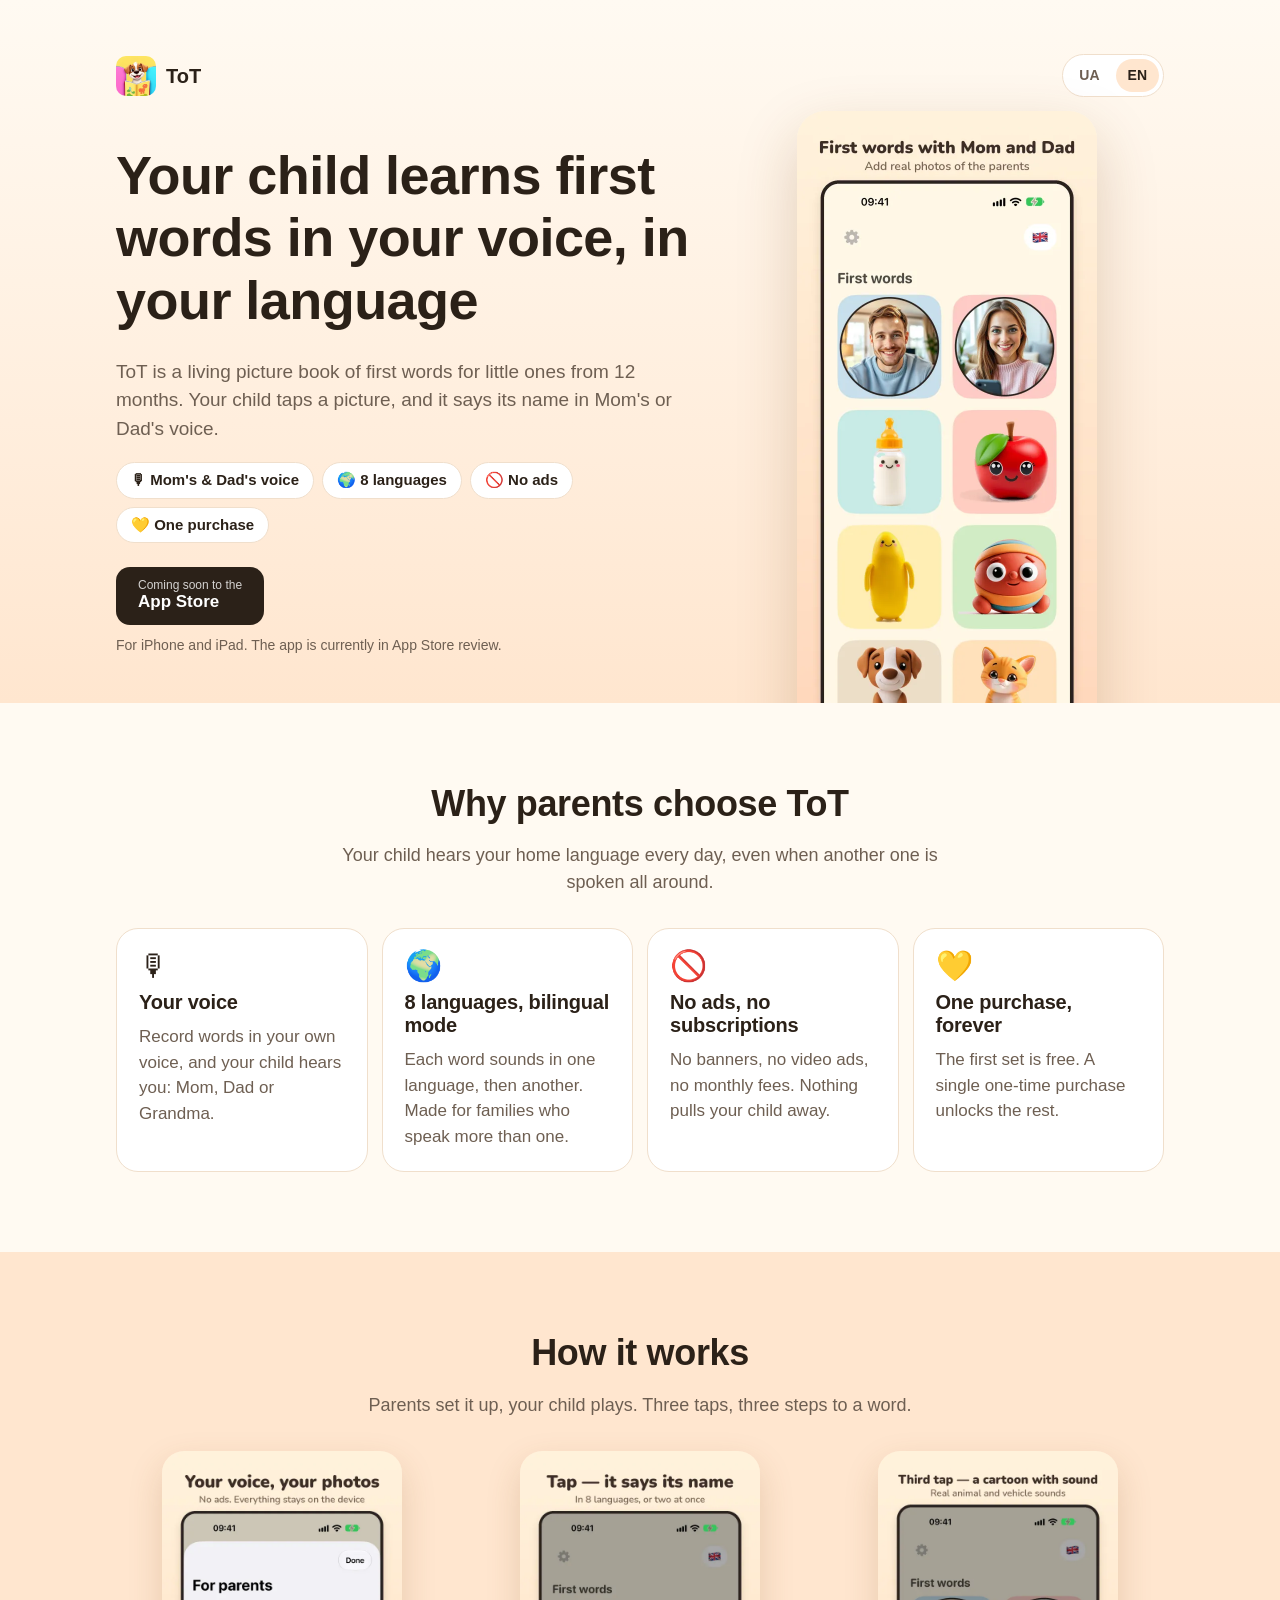
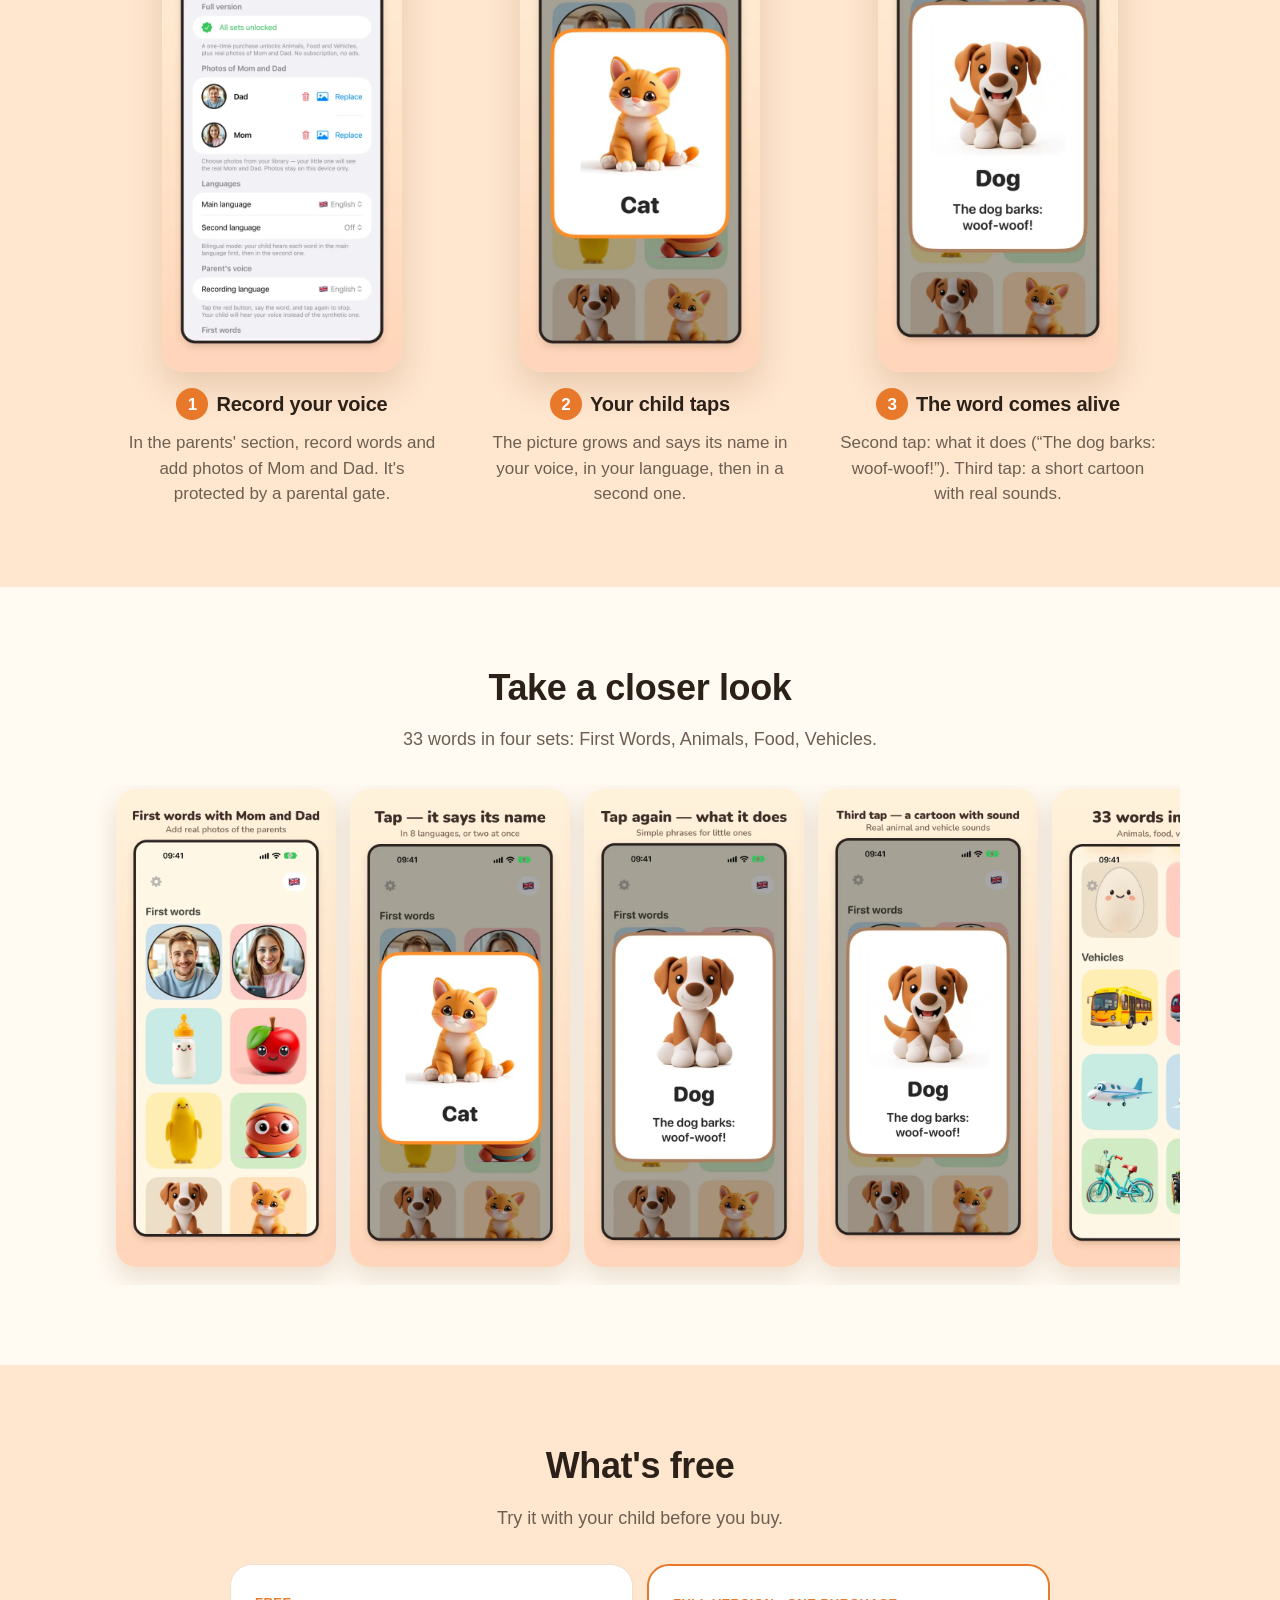
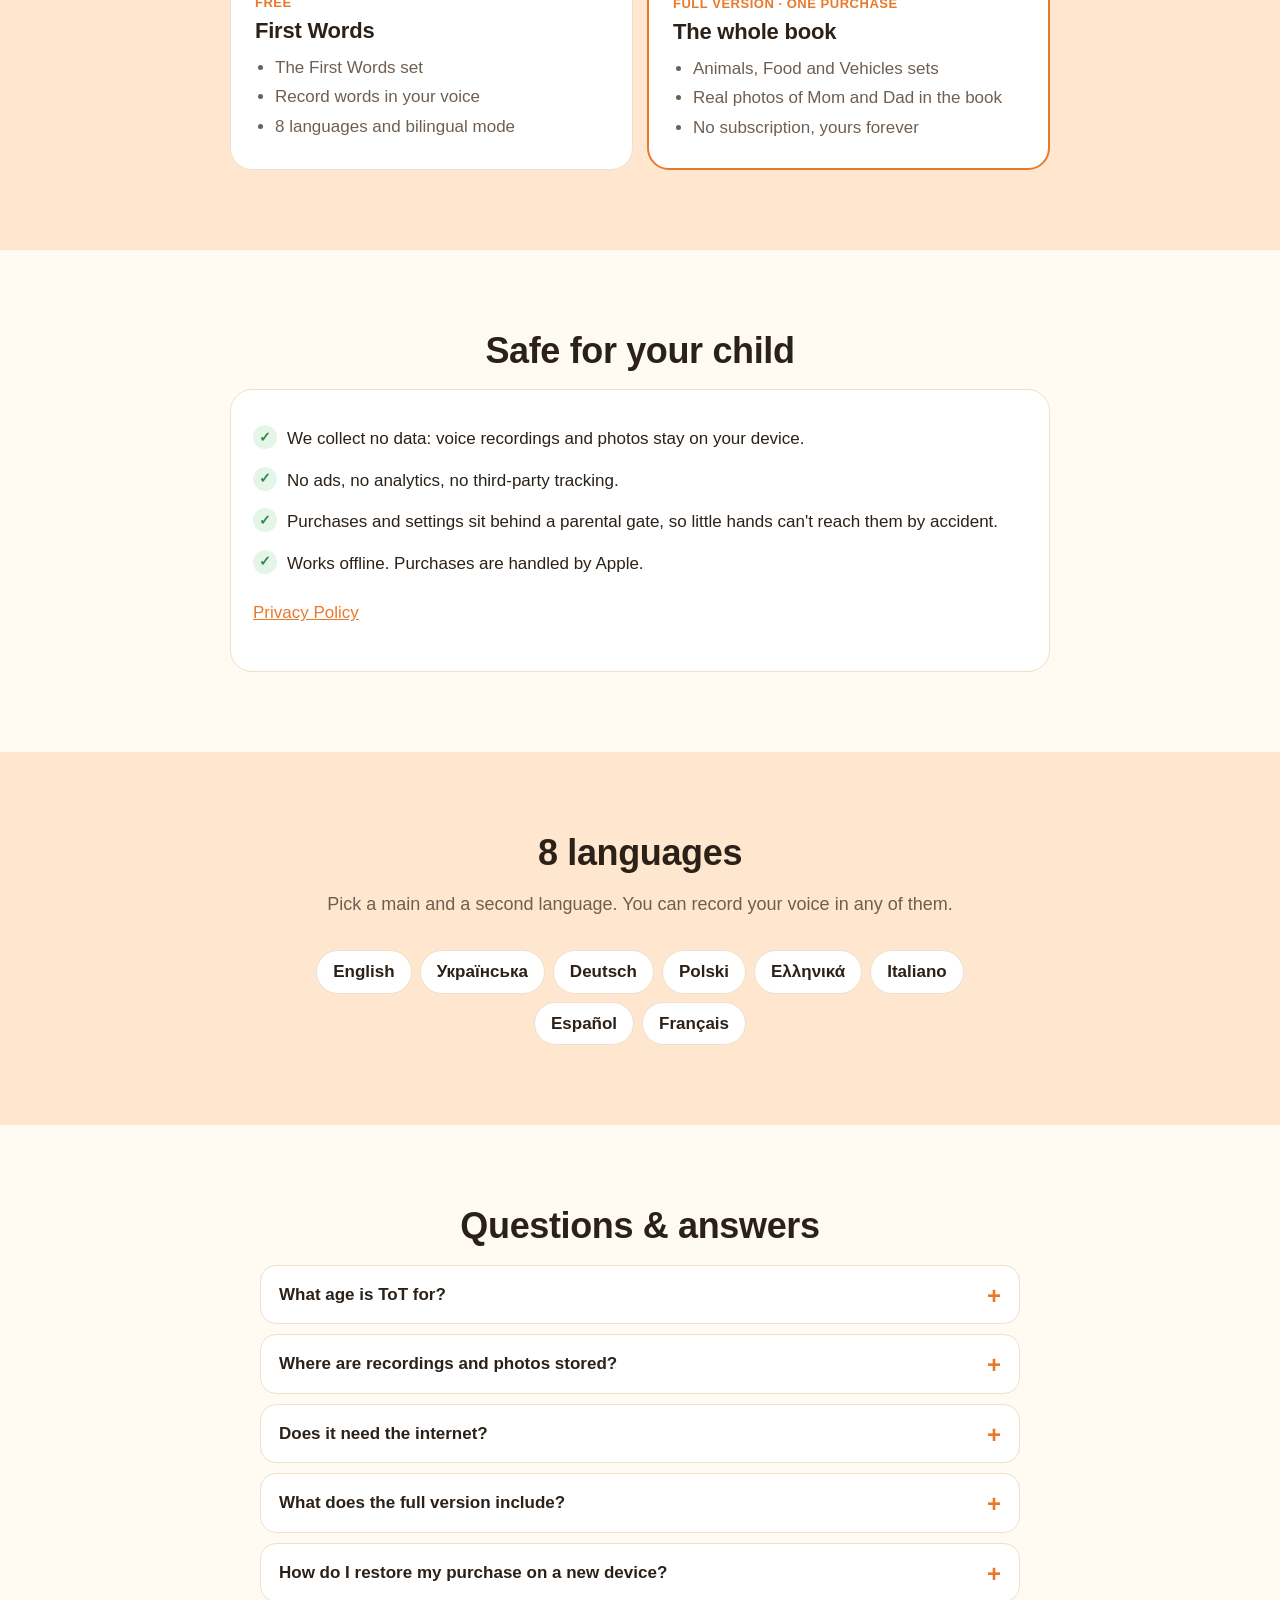
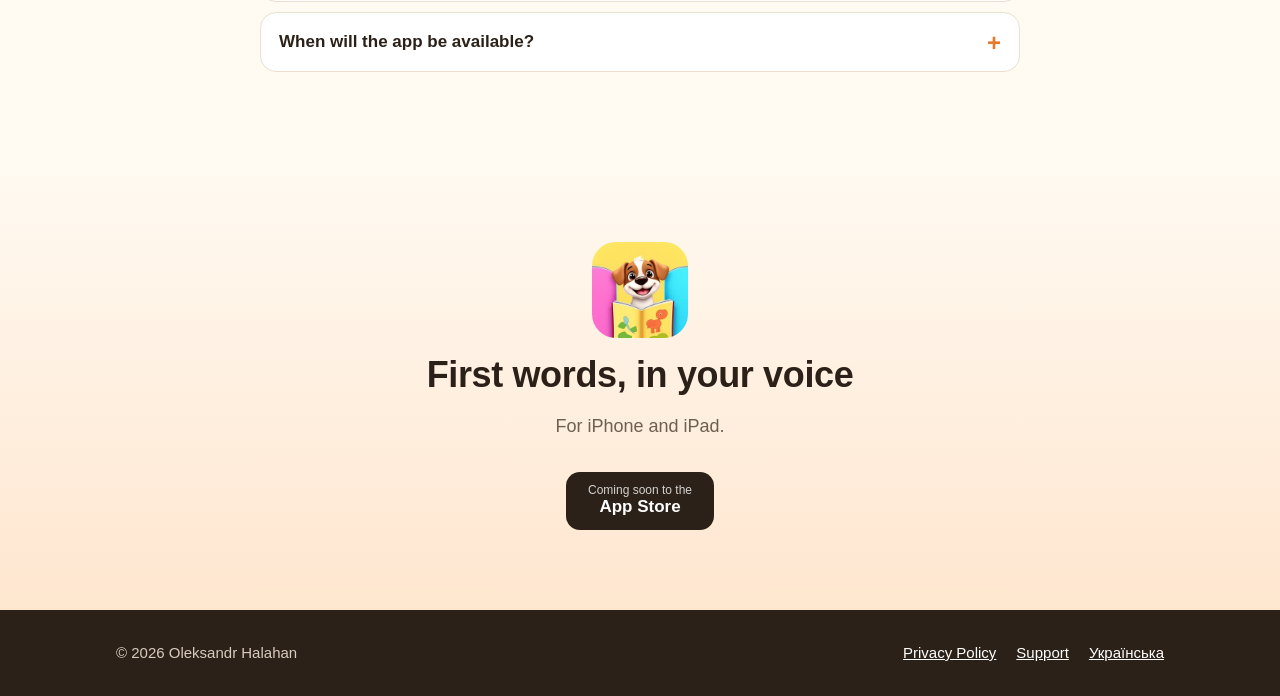
==== en/index.html @ d487dead "Landing page for ToT: First Words for Babies (UK/EN) Static site for GitHub Pages at /tot/: language" ====
<!doctype html>
<html lang="en">
<head>
<meta charset="utf-8">
<meta name="viewport" content="width=device-width, initial-scale=1, viewport-fit=cover">
<title>ToT — first words for babies, in your voice</title>
<meta name="description" content="ToT is a living picture book of first words for little ones from 12 months. Record words in your own voice, 8 languages and a bilingual mode. No ads, no subscriptions, one purchase.">
<link rel="canonical" href="https://alex195195.github.io/tot/en/">
<link rel="alternate" hreflang="uk" href="https://alex195195.github.io/tot/uk/">
<link rel="alternate" hreflang="en" href="https://alex195195.github.io/tot/en/">
<link rel="alternate" hreflang="x-default" href="https://alex195195.github.io/tot/">
<meta name="theme-color" content="#fffaf2">
<meta property="og:type" content="website">
<meta property="og:locale" content="en_US">
<meta property="og:site_name" content="ToT">
<meta property="og:title" content="ToT — first words in your voice, in your language">
<meta property="og:description" content="A living picture book of first words. 8 languages, Mom's and Dad's voice. No ads, no subscriptions.">
<meta property="og:url" content="https://alex195195.github.io/tot/en/">
<meta property="og:image" content="https://alex195195.github.io/tot/assets/img/og-en.png">
<meta property="og:image:width" content="1200">
<meta property="og:image:height" content="630">
<meta name="twitter:card" content="summary_large_image">
<link rel="icon" type="image/png" href="../favicon.png">
<link rel="apple-touch-icon" href="../assets/img/apple-touch-icon.png">
<link rel="stylesheet" href="../assets/style.css">
</head>
<body>

<header class="hero">
  <div class="wrap">
    <div class="top">
      <a class="brand" href="./"><img src="../assets/img/logo.webp" alt="" width="40" height="40">ToT</a>
      <nav class="lang" aria-label="Site language">
        <a href="../uk/" hreflang="uk" lang="uk">UA</a>
        <a href="../en/" hreflang="en" lang="en" aria-current="page">EN</a>
      </nav>
    </div>
    <div class="hero-grid">
      <div>
        <h1>Your child learns first words in your voice, in your language</h1>
        <p class="sub">ToT is a living picture book of first words for little ones from 12 months. Your child taps a picture, and it says its name in Mom's or Dad's voice.</p>
        <ul class="chips">
          <li>🎙 Mom's &amp; Dad's voice</li>
          <li>🌍 8 languages</li>
          <li>🚫 No ads</li>
          <li>💛 One purchase</li>
        </ul>
        <!-- APP STORE BUTTON: after approval replace the <span> with a link to the App Store -->
        <span class="store-btn" role="note" aria-disabled="true"><span><small>Coming soon to the</small>App Store</span></span>
        <p class="store-note">For iPhone and iPad. The app is currently in App Store review.</p>
      </div>
      <div class="hero-shot">
        <img src="../assets/img/en/01_home.webp" width="600" height="1304" alt="ToT home screen: the First Words set with photos of Mom and Dad and picture cards">
      </div>
    </div>
  </div>
</header>

<main>
  <section>
    <div class="wrap">
      <h2>Why parents choose ToT</h2>
      <p class="lead">Your child hears your home language every day, even when another one is spoken all around.</p>
      <div class="features">
        <div class="feature"><div class="ico">🎙</div><h3>Your voice</h3><p>Record words in your own voice, and your child hears you: Mom, Dad or Grandma.</p></div>
        <div class="feature"><div class="ico">🌍</div><h3>8 languages, bilingual mode</h3><p>Each word sounds in one language, then another. Made for families who speak more than one.</p></div>
        <div class="feature"><div class="ico">🚫</div><h3>No ads, no subscriptions</h3><p>No banners, no video ads, no monthly fees. Nothing pulls your child away.</p></div>
        <div class="feature"><div class="ico">💛</div><h3>One purchase, forever</h3><p>The first set is free. A single one-time purchase unlocks the rest.</p></div>
      </div>
    </div>
  </section>

  <section class="steps-bg">
    <div class="wrap">
      <h2>How it works</h2>
      <p class="lead">Parents set it up, your child plays. Three taps, three steps to a word.</p>
      <div class="steps">
        <div class="step">
          <img src="../assets/img/en/06_parents.webp" width="600" height="1304" loading="lazy" alt="Parents screen: photos of Mom and Dad, language choice and voice recording">
          <h3>Record your voice</h3>
          <p>In the parents' section, record words and add photos of Mom and Dad. It's protected by a parental gate.</p>
        </div>
        <div class="step">
          <img src="../assets/img/en/02_name.webp" width="600" height="1304" loading="lazy" alt="The Cat card grows and says its name">
          <h3>Your child taps</h3>
          <p>The picture grows and says its name in your voice, in your language, then in a second one.</p>
        </div>
        <div class="step">
          <img src="../assets/img/en/04_cartoon.webp" width="600" height="1304" loading="lazy" alt="The Dog card: “The dog barks: woof-woof!” and a cartoon">
          <h3>The word comes alive</h3>
          <p>Second tap: what it does (“The dog barks: woof-woof!”). Third tap: a short cartoon with real sounds.</p>
        </div>
      </div>
    </div>
  </section>

  <section>
    <div class="wrap">
      <h2>Take a closer look</h2>
      <p class="lead">33 words in four sets: First Words, Animals, Food, Vehicles.</p>
      <div class="gallery" tabindex="0" aria-label="App screenshots">
        <img src="../assets/img/en/01_home.webp" width="600" height="1304" loading="lazy" alt="First words with Mom and Dad">
        <img src="../assets/img/en/02_name.webp" width="600" height="1304" loading="lazy" alt="Tap, and the picture says its name">
        <img src="../assets/img/en/03_action.webp" width="600" height="1304" loading="lazy" alt="Another tap: what it does">
        <img src="../assets/img/en/04_cartoon.webp" width="600" height="1304" loading="lazy" alt="Third tap: a cartoon with sound">
        <img src="../assets/img/en/05_sets.webp" width="600" height="1304" loading="lazy" alt="33 words in 4 sets">
        <img src="../assets/img/en/06_parents.webp" width="600" height="1304" loading="lazy" alt="Your voice and your photos">
      </div>
    </div>
  </section>

  <section class="steps-bg">
    <div class="wrap">
      <h2>What's free</h2>
      <p class="lead">Try it with your child before you buy.</p>
      <div class="plans">
        <div class="plan">
          <span class="tag">Free</span>
          <h3>First Words</h3>
          <ul>
            <li>The First Words set</li>
            <li>Record words in your voice</li>
            <li>8 languages and bilingual mode</li>
          </ul>
        </div>
        <div class="plan full">
          <span class="tag">Full version · one purchase</span>
          <h3>The whole book</h3>
          <ul>
            <li>Animals, Food and Vehicles sets</li>
            <li>Real photos of Mom and Dad in the book</li>
            <li>No subscription, yours forever</li>
          </ul>
        </div>
      </div>
    </div>
  </section>

  <section>
    <div class="wrap">
      <h2>Safe for your child</h2>
      <div class="privacy">
        <ul>
          <li>We collect no data: voice recordings and photos stay on your device.</li>
          <li>No ads, no analytics, no third-party tracking.</li>
          <li>Purchases and settings sit behind a parental gate, so little hands can't reach them by accident.</li>
          <li>Works offline. Purchases are handled by Apple.</li>
        </ul>
        <p><a href="https://alex195195.github.io/tot-privacy/#en">Privacy Policy</a></p>
      </div>
    </div>
  </section>

  <section class="steps-bg">
    <div class="wrap">
      <h2>8 languages</h2>
      <p class="lead">Pick a main and a second language. You can record your voice in any of them.</p>
      <ul class="langs">
        <li>English</li><li>Українська</li><li>Deutsch</li><li>Polski</li>
        <li>Ελληνικά</li><li>Italiano</li><li>Español</li><li>Français</li>
      </ul>
    </div>
  </section>

  <section>
    <div class="wrap">
      <h2>Questions &amp; answers</h2>
      <div class="faq">
        <details><summary>What age is ToT for?</summary><p>Little ones from 12 months. Big pictures, simple phrases and one-tap controls.</p></details>
        <details><summary>Where are recordings and photos stored?</summary><p>Only on your device. We upload nothing to any server. Deleting the app deletes the recordings too.</p></details>
        <details><summary>Does it need the internet?</summary><p>No. ToT works offline; a connection is needed only to make a purchase through the App Store.</p></details>
        <details><summary>What does the full version include?</summary><p>The Animals, Food and Vehicles sets, plus real photos of Mom and Dad in the book. One purchase, no subscription.</p></details>
        <details><summary>How do I restore my purchase on a new device?</summary><p>In the parents' section, tap “Restore purchases”. Use the same Apple ID.</p></details>
        <details><summary>When will the app be available?</summary><p>ToT is in App Store review right now. As soon as it's approved, a download button will appear here.</p></details>
      </div>
    </div>
  </section>

  <section class="cta">
    <div class="wrap">
      <img src="../assets/img/logo.webp" width="96" height="96" alt="ToT logo" loading="lazy">
      <h2>First words, in your voice</h2>
      <p class="lead">For iPhone and iPad.</p>
      <!-- APP STORE BUTTON: after approval replace the <span> with a link to the App Store -->
      <span class="store-btn" role="note" aria-disabled="true"><span><small>Coming soon to the</small>App Store</span></span>
    </div>
  </section>
</main>

<footer>
  <div class="wrap foot">
    <div>© 2026 Oleksandr Halahan</div>
    <nav aria-label="Links">
      <a href="https://alex195195.github.io/tot-privacy/#en">Privacy Policy</a>
      <a href="https://alex195195.github.io/tot-privacy/#en">Support</a>
      <a href="../uk/" hreflang="uk" lang="uk">Українська</a>
    </nav>
  </div>
</footer>

</body>
</html>
---- assets/style.css ----
:root {
  color-scheme: light;
  --bg: #fffaf2;
  --peach: #ffe6cf;
  --peach-2: #ffd6b3;
  --ink: #2b2118;
  --muted: #6e5f52;
  --accent: #e8792b;
  --accent-ink: #ffffff;
  --card: #ffffff;
  --line: #f0dfcc;
  --radius: 22px;
  --wrap: 1080px;
  font-family: ui-rounded, "SF Pro Rounded", -apple-system, BlinkMacSystemFont, "Segoe UI", Roboto, sans-serif;
}

* { box-sizing: border-box; }
html { -webkit-text-size-adjust: 100%; scroll-behavior: smooth; }
body { margin: 0; background: var(--bg); color: var(--ink); line-height: 1.5; font-size: 17px; }
img { max-width: 100%; height: auto; display: block; }
a { color: var(--accent); }
h1, h2, h3 { line-height: 1.15; margin: 0 0 .5em; letter-spacing: -.01em; }
h2 { font-size: clamp(26px, 5vw, 36px); text-align: center; }
p { margin: 0 0 1em; }

.wrap { max-width: var(--wrap); margin: 0 auto; padding: 0 16px; }
section { padding: 56px 0; }
.lead { color: var(--muted); font-size: 18px; text-align: center; max-width: 640px; margin: 0 auto 32px; }

/* Header */
.top { display: flex; align-items: center; justify-content: space-between; padding: 14px 0; }
.brand { display: flex; align-items: center; gap: 10px; font-weight: 800; font-size: 20px; color: var(--ink); text-decoration: none; }
.brand img { width: 40px; height: 40px; border-radius: 10px; }
.lang { display: flex; gap: 4px; background: var(--card); border: 1px solid var(--line); border-radius: 999px; padding: 4px; }
.lang a { text-decoration: none; color: var(--muted); font-weight: 700; font-size: 14px; padding: 6px 12px; border-radius: 999px; }
.lang a[aria-current="page"] { background: var(--peach); color: var(--ink); }

/* Hero */
.hero { background: linear-gradient(180deg, var(--bg) 0%, var(--peach) 100%); padding: 24px 0 0; overflow: hidden; }
.hero-grid { display: grid; gap: 28px; align-items: center; }
.hero h1 { font-size: clamp(32px, 7.5vw, 54px); font-weight: 800; }
.hero .sub { font-size: 19px; color: var(--muted); }
.chips { display: flex; flex-wrap: wrap; gap: 8px; margin: 18px 0 24px; padding: 0; list-style: none; }
.chips li { background: var(--card); border: 1px solid var(--line); border-radius: 999px; padding: 6px 14px; font-weight: 700; font-size: 15px; }
.hero-shot { justify-self: center; width: min(300px, 78vw); margin-bottom: -40px; }
.hero-shot img { border-radius: 28px; box-shadow: 0 24px 60px rgba(120, 70, 20, .22); }

/* App Store button — the single place that changes on release */
.store-btn { display: inline-flex; align-items: center; gap: 10px; background: var(--ink); color: #fff; text-decoration: none;
  border-radius: 14px; padding: 12px 22px; font-weight: 700; font-size: 17px; min-height: 52px; }
.store-btn small { display: block; font-weight: 500; font-size: 12px; opacity: .8; line-height: 1.1; }
.store-btn span { line-height: 1.2; }
.store-btn[aria-disabled="true"] { cursor: default; }
.store-note { color: var(--muted); font-size: 14px; margin-top: 10px; }

/* Features */
.features { display: grid; gap: 14px; grid-template-columns: 1fr; }
.feature { background: var(--card); border: 1px solid var(--line); border-radius: var(--radius); padding: 22px; }
.feature .ico { font-size: 30px; line-height: 1; margin-bottom: 10px; }
.feature h3 { font-size: 20px; }
.feature p { color: var(--muted); margin: 0; }

/* Steps */
.steps-bg { background: var(--peach); }
.steps { display: grid; gap: 26px; grid-template-columns: 1fr; counter-reset: step; }
.step { text-align: center; }
.step img { width: min(240px, 66vw); margin: 0 auto 16px; border-radius: 22px; box-shadow: 0 14px 34px rgba(120, 70, 20, .18); }
.step h3 { font-size: 20px; }
.step h3::before { counter-increment: step; content: counter(step); display: inline-grid; place-items: center; width: 32px; height: 32px;
  margin-right: 8px; border-radius: 50%; background: var(--accent); color: var(--accent-ink); font-size: 17px; vertical-align: 2px; }
.step p { color: var(--muted); max-width: 320px; margin: 0 auto; }

/* Gallery */
.gallery { display: flex; gap: 14px; overflow-x: auto; scroll-snap-type: x mandatory; padding: 4px 16px 18px; margin: 0 -16px;
  -webkit-overflow-scrolling: touch; scrollbar-width: thin; }
.gallery img { flex: 0 0 auto; width: 220px; scroll-snap-align: center; border-radius: 20px; box-shadow: 0 10px 26px rgba(120, 70, 20, .16); }

/* Free vs full */
.plans { display: grid; gap: 14px; grid-template-columns: 1fr; max-width: 820px; margin: 0 auto; }
.plan { background: var(--card); border: 1px solid var(--line); border-radius: var(--radius); padding: 24px; }
.plan.full { border: 2px solid var(--accent); }
.plan h3 { font-size: 22px; }
.plan .tag { display: inline-block; font-size: 13px; font-weight: 800; text-transform: uppercase; letter-spacing: .04em; color: var(--accent); margin-bottom: 6px; }
.plan ul { margin: 0; padding-left: 20px; color: var(--muted); }
.plan li { margin: 4px 0; }

/* Privacy */
.privacy { background: var(--card); border: 1px solid var(--line); border-radius: var(--radius); padding: 28px 22px; max-width: 820px; margin: 0 auto; }
.privacy ul { list-style: none; padding: 0; margin: 0 0 16px; }
.privacy li { padding: 8px 0 8px 34px; position: relative; }
.privacy li::before { content: "✓"; position: absolute; left: 0; top: 7px; width: 24px; height: 24px; border-radius: 50%;
  background: #e5f6e8; color: #2e8b47; font-weight: 800; display: grid; place-items: center; font-size: 14px; }

/* Languages */
.langs { display: flex; flex-wrap: wrap; justify-content: center; gap: 8px; list-style: none; padding: 0; margin: 0 auto; max-width: 720px; }
.langs li { background: var(--card); border: 1px solid var(--line); border-radius: 999px; padding: 8px 16px; font-weight: 700; }

/* FAQ */
.faq { max-width: 760px; margin: 0 auto; }
.faq details { background: var(--card); border: 1px solid var(--line); border-radius: 16px; margin-bottom: 10px; }
.faq summary { cursor: pointer; padding: 16px 48px 16px 18px; font-weight: 700; list-style: none; position: relative; }
.faq summary::-webkit-details-marker { display: none; }
.faq summary::after { content: "+"; position: absolute; right: 18px; top: 12px; font-size: 24px; color: var(--accent); }
.faq details[open] summary::after { content: "−"; }
.faq details p { padding: 0 18px 16px; margin: 0; color: var(--muted); }

/* CTA + footer */
.cta { text-align: center; background: linear-gradient(180deg, var(--bg), var(--peach)); }
.cta img { width: 96px; height: 96px; border-radius: 24px; margin: 0 auto 16px; }
footer { background: var(--ink); color: #d9cbbd; padding: 32px 0; font-size: 15px; }
footer a { color: #fff; }
.foot { display: flex; flex-wrap: wrap; gap: 14px 24px; justify-content: space-between; align-items: center; }
.foot nav { display: flex; flex-wrap: wrap; gap: 8px 20px; }

/* Wider screens */
@media (min-width: 720px) {
  section { padding: 80px 0; }
  .features { grid-template-columns: repeat(2, 1fr); }
  .steps { grid-template-columns: repeat(3, 1fr); }
  .plans { grid-template-columns: 1fr 1fr; }
  .gallery { justify-content: safe center; }
}
@media (min-width: 960px) {
  .hero { padding-top: 40px; }
  .hero-grid { grid-template-columns: 1.15fr .85fr; }
  .hero-shot { margin-bottom: -60px; }
  .features { grid-template-columns: repeat(4, 1fr); }
}
@media (prefers-reduced-motion: reduce) { html { scroll-behavior: auto; } }
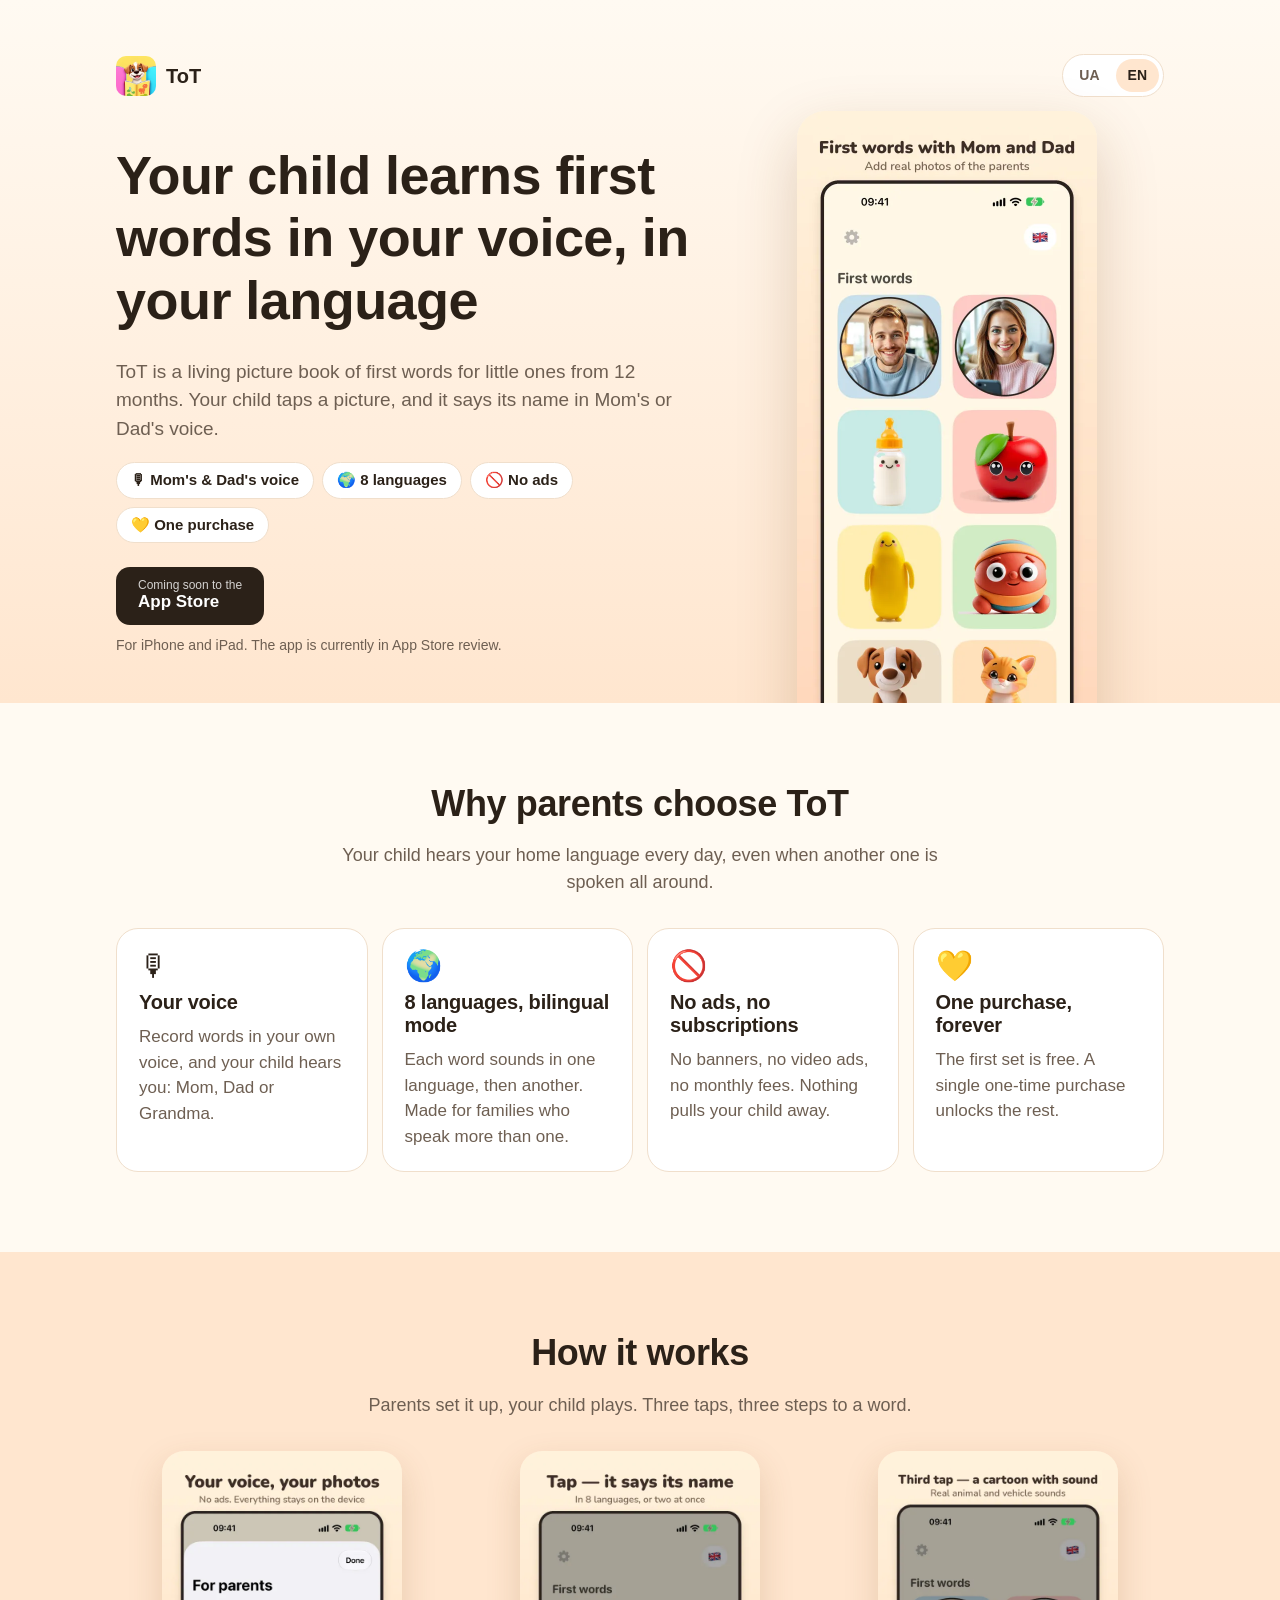
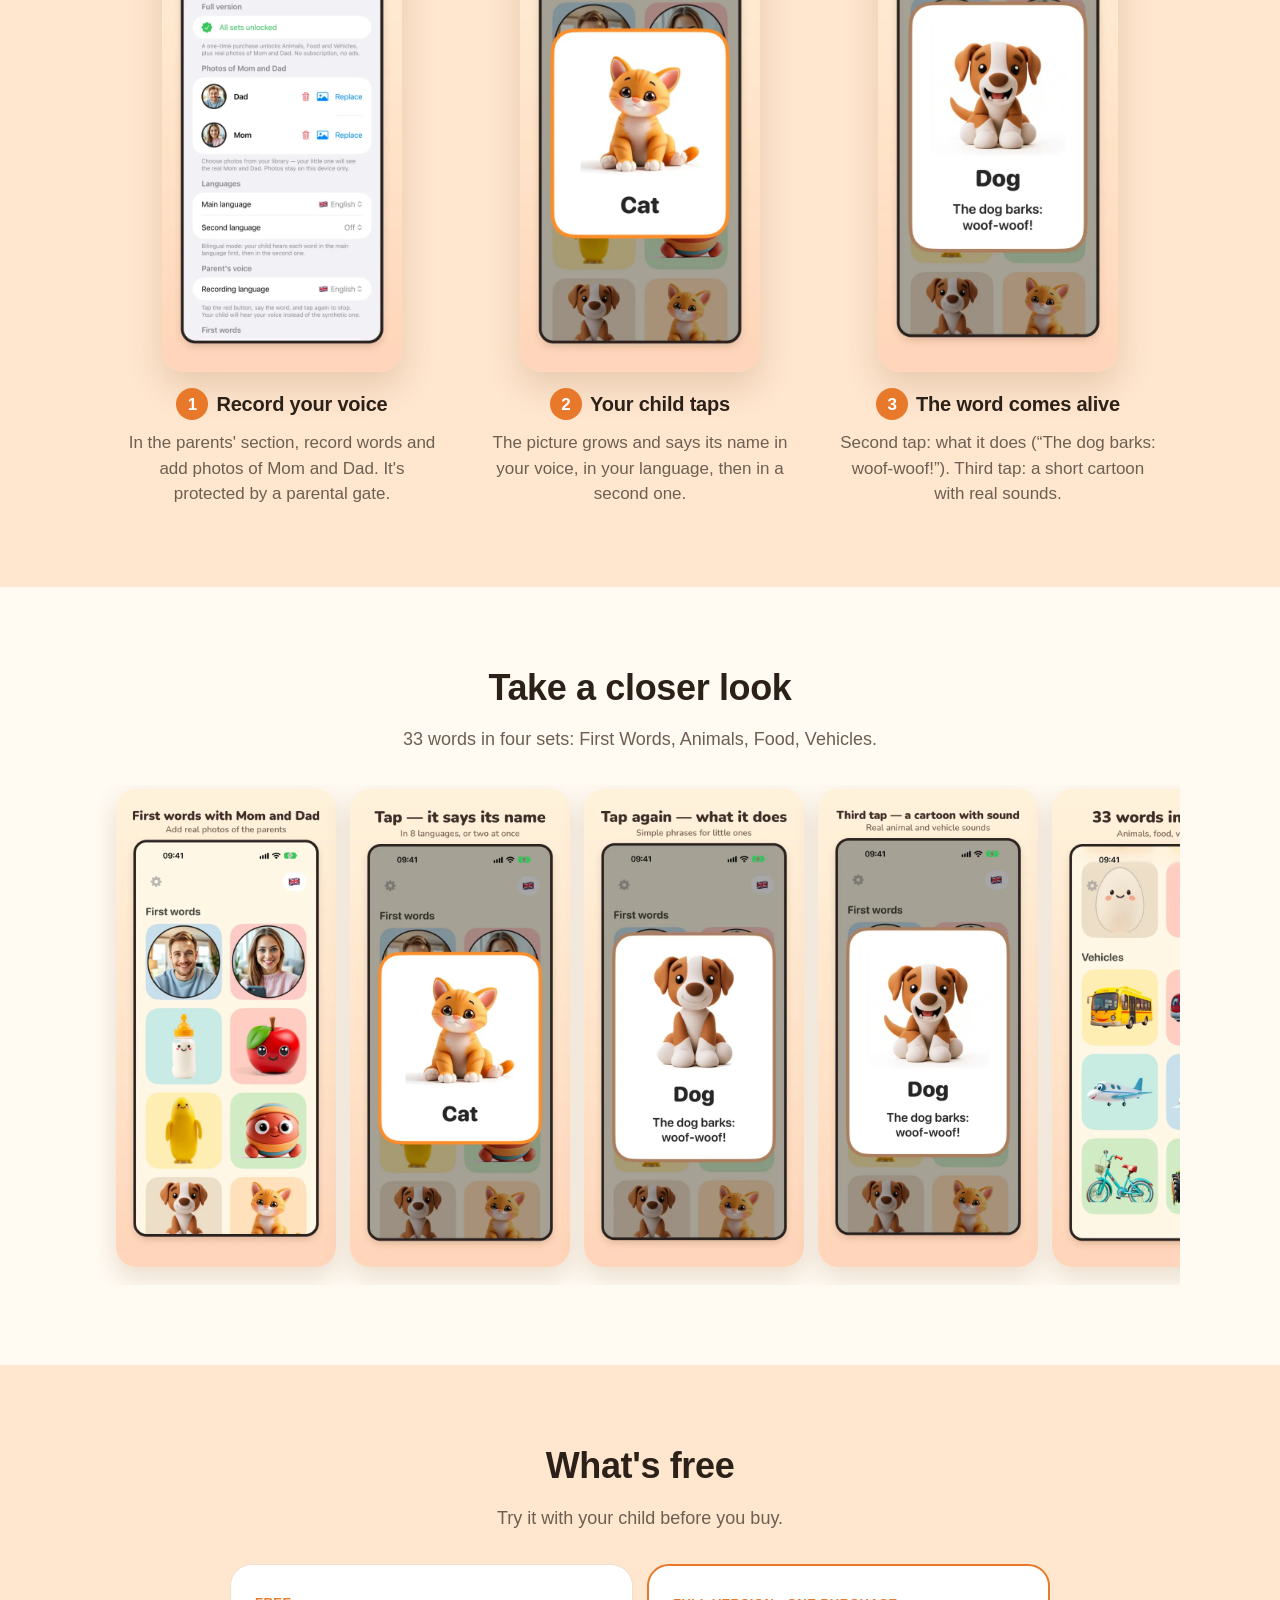
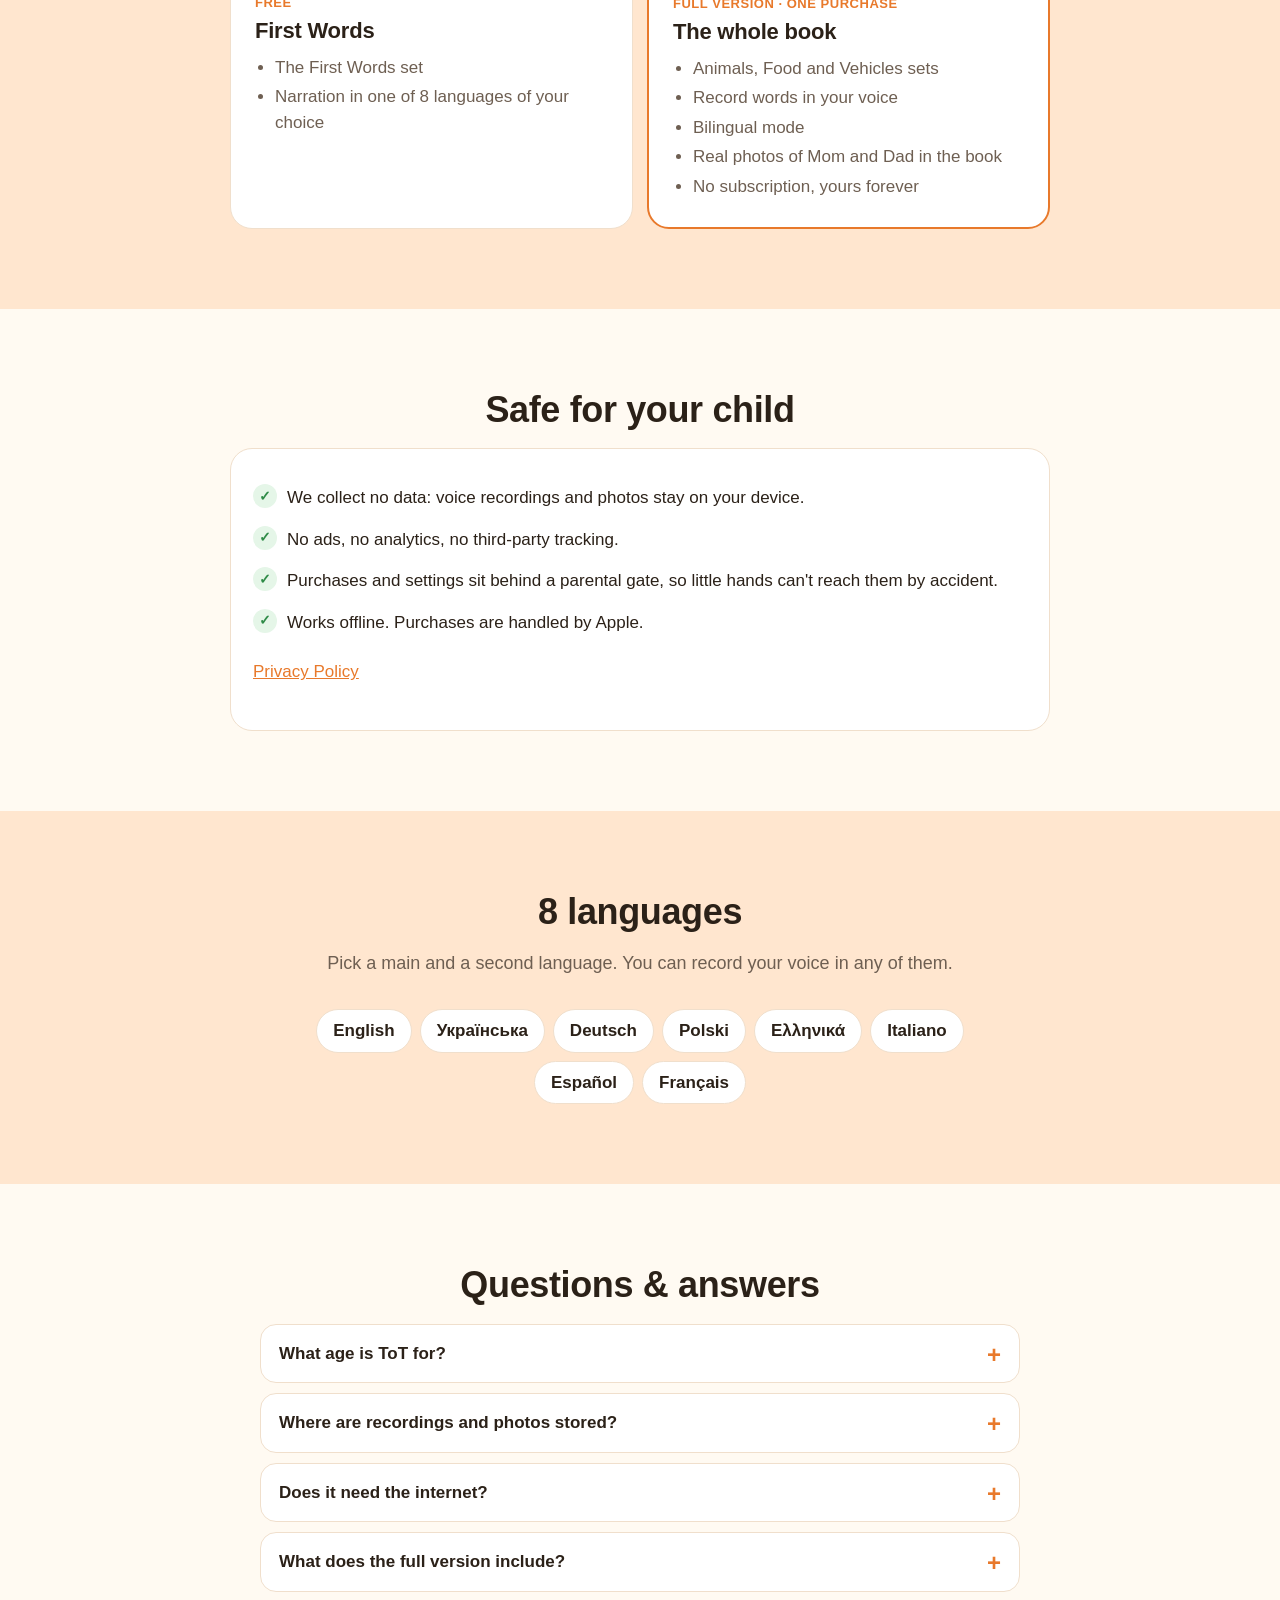
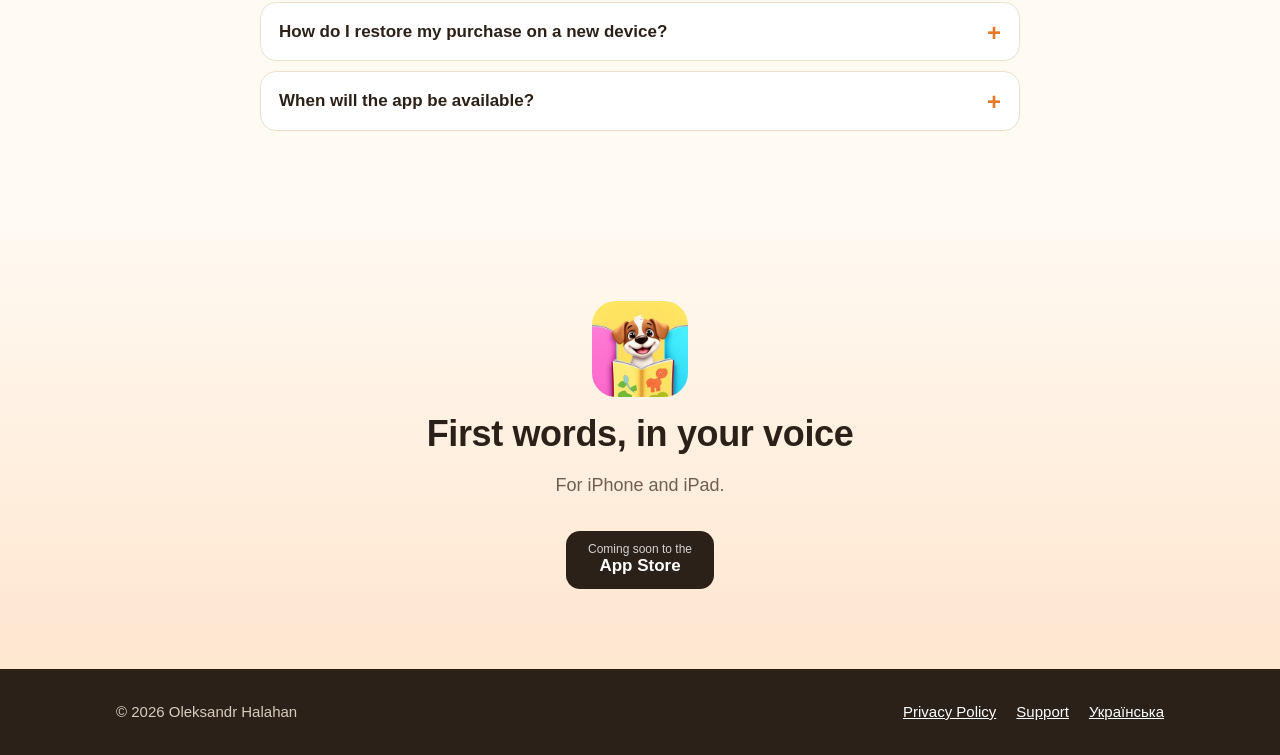
==== commit 369fde24: "Pricing: free = First Words + 1 language" ====
--- a/en/index.html
+++ b/en/index.html
@@ -119,8 +119,7 @@
           <h3>First Words</h3>
           <ul>
             <li>The First Words set</li>
-            <li>Record words in your voice</li>
-            <li>8 languages and bilingual mode</li>
+            <li>Narration in one of 8 languages of your choice</li>
           </ul>
         </div>
         <div class="plan full">
@@ -128,6 +127,8 @@
           <h3>The whole book</h3>
           <ul>
             <li>Animals, Food and Vehicles sets</li>
+            <li>Record words in your voice</li>
+            <li>Bilingual mode</li>
             <li>Real photos of Mom and Dad in the book</li>
             <li>No subscription, yours forever</li>
           </ul>
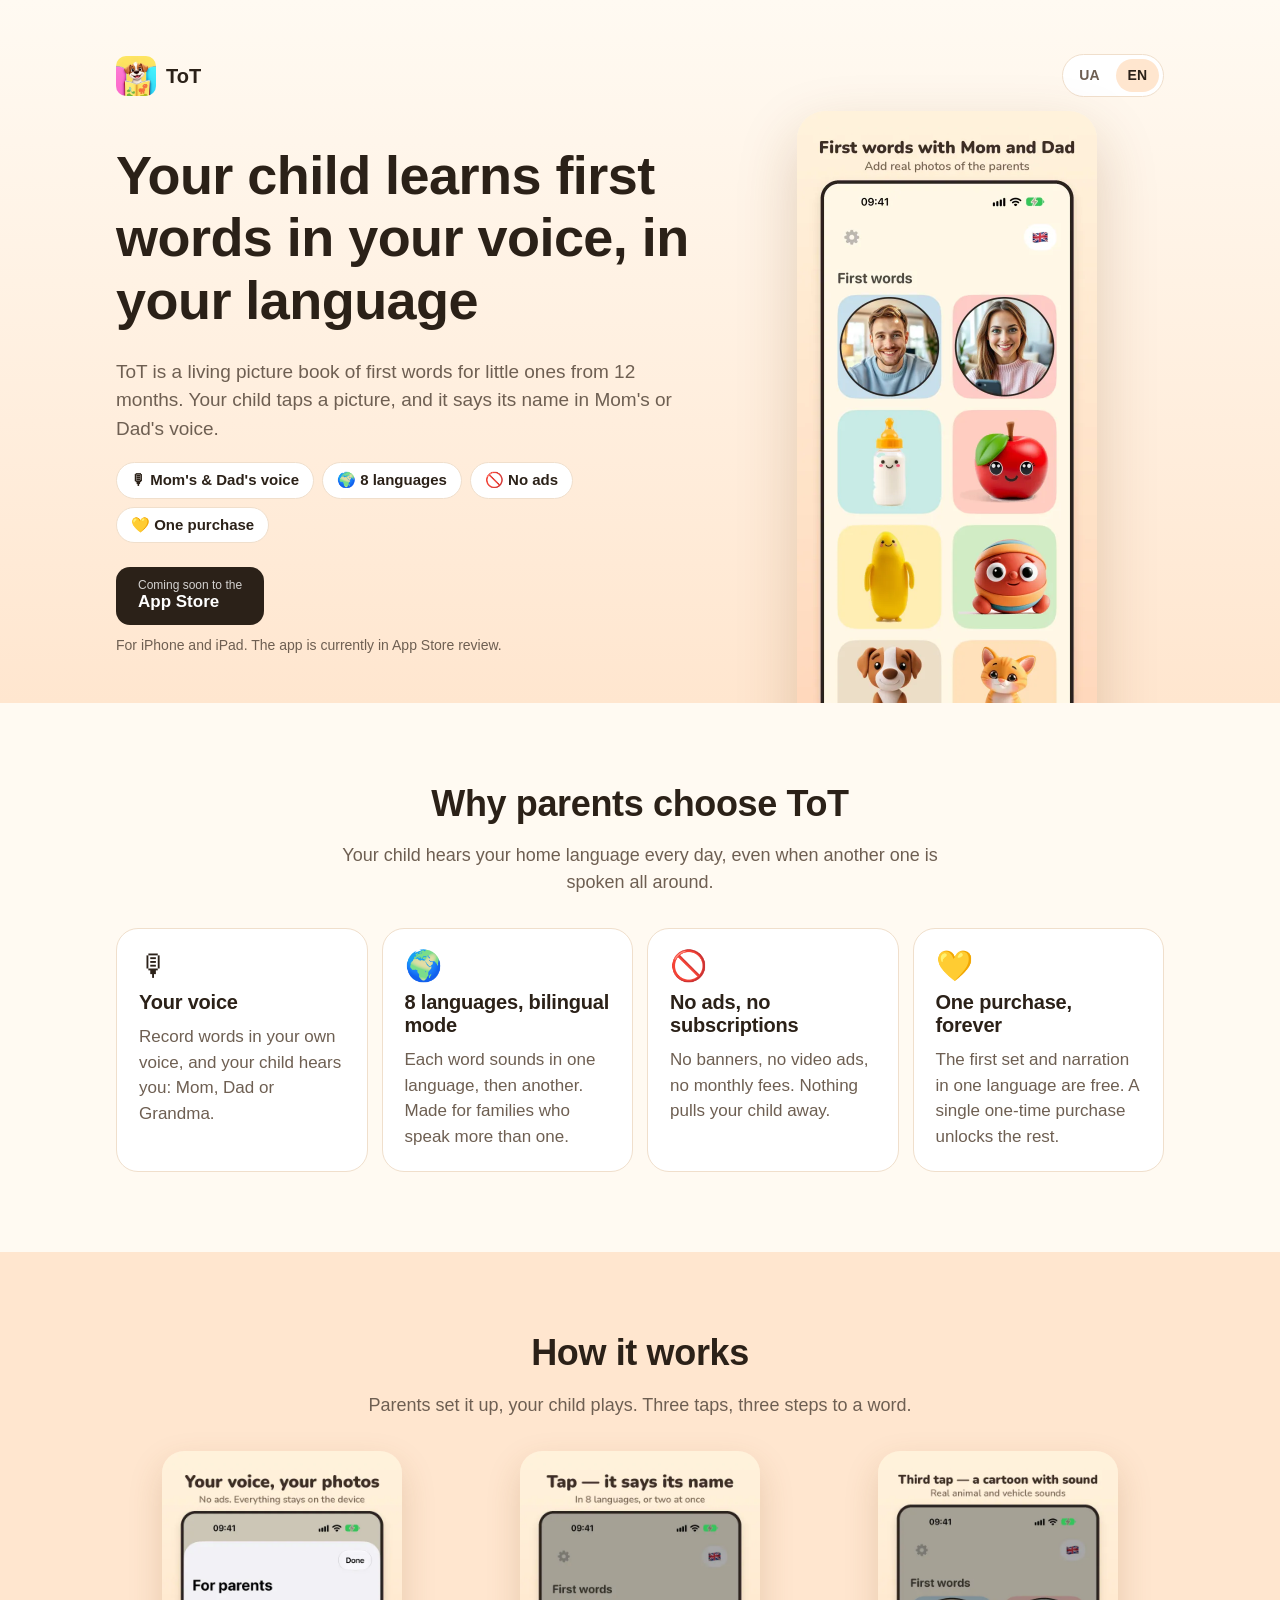
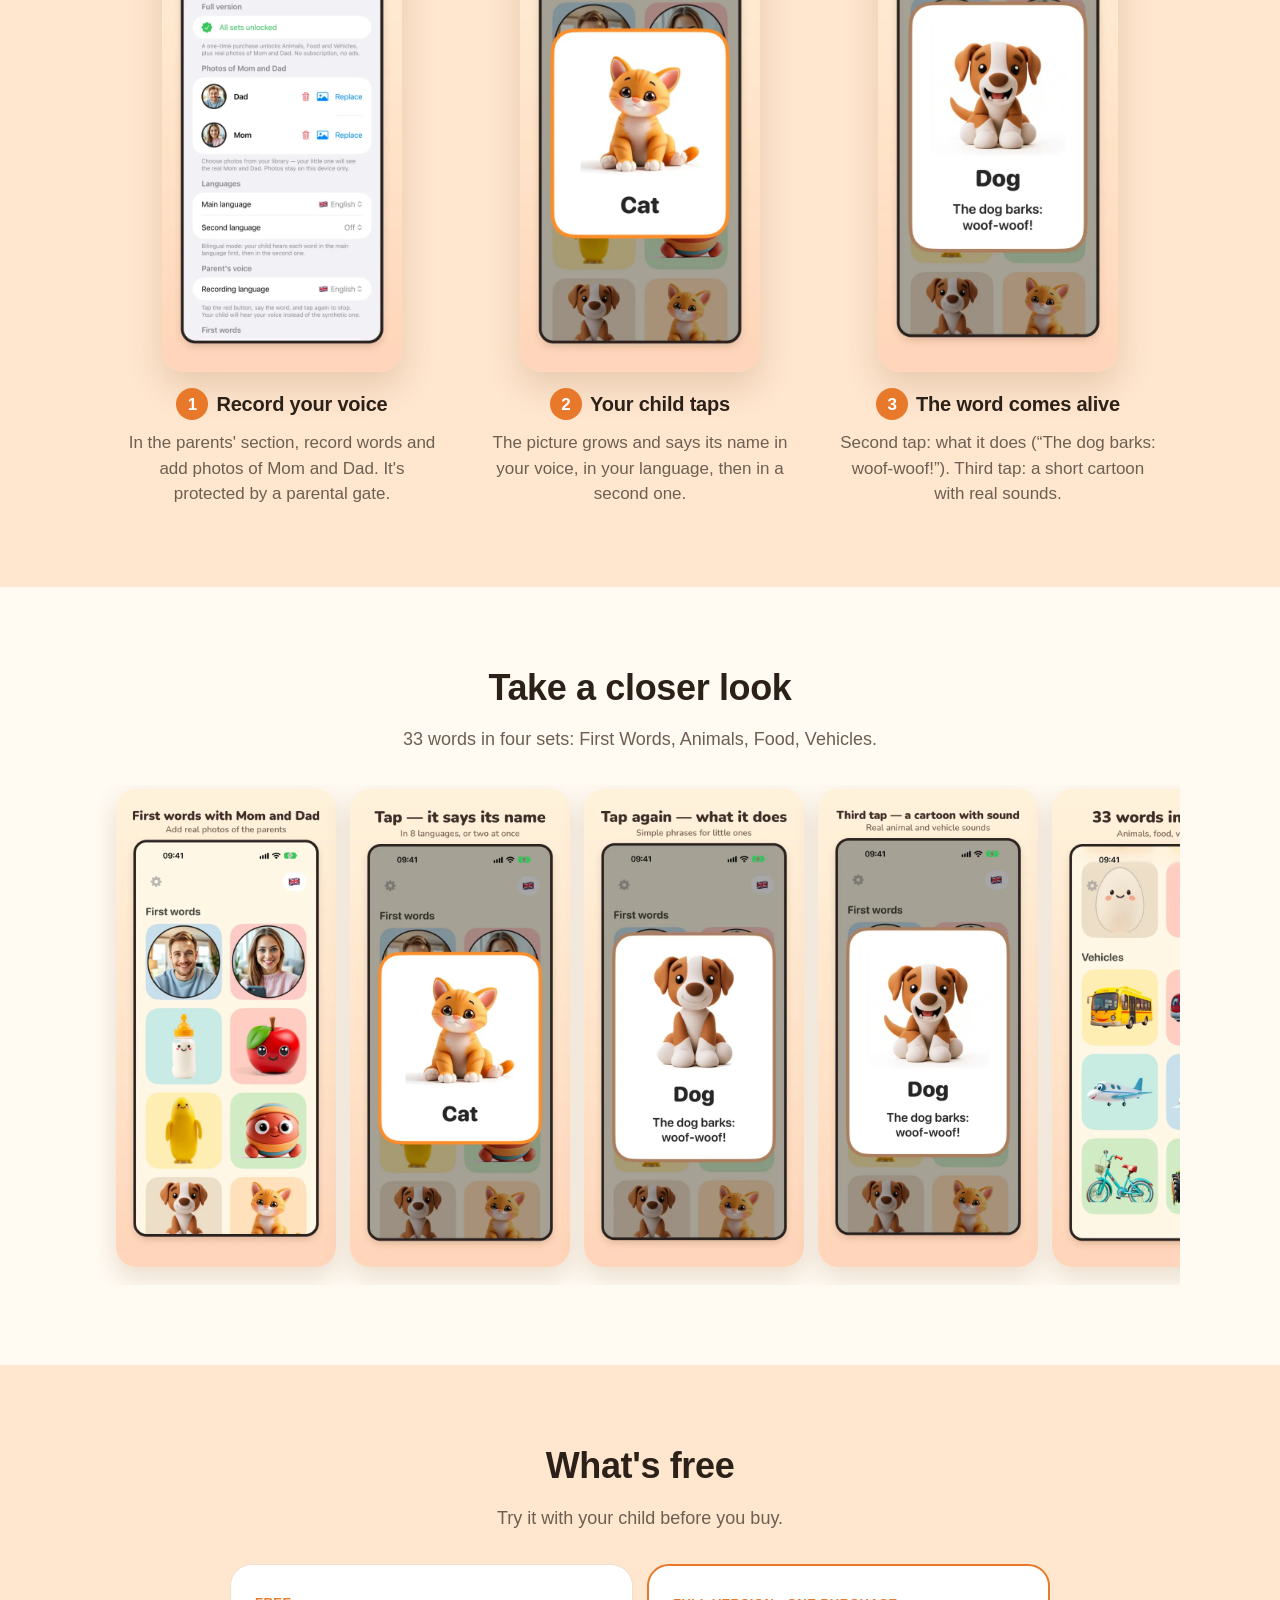
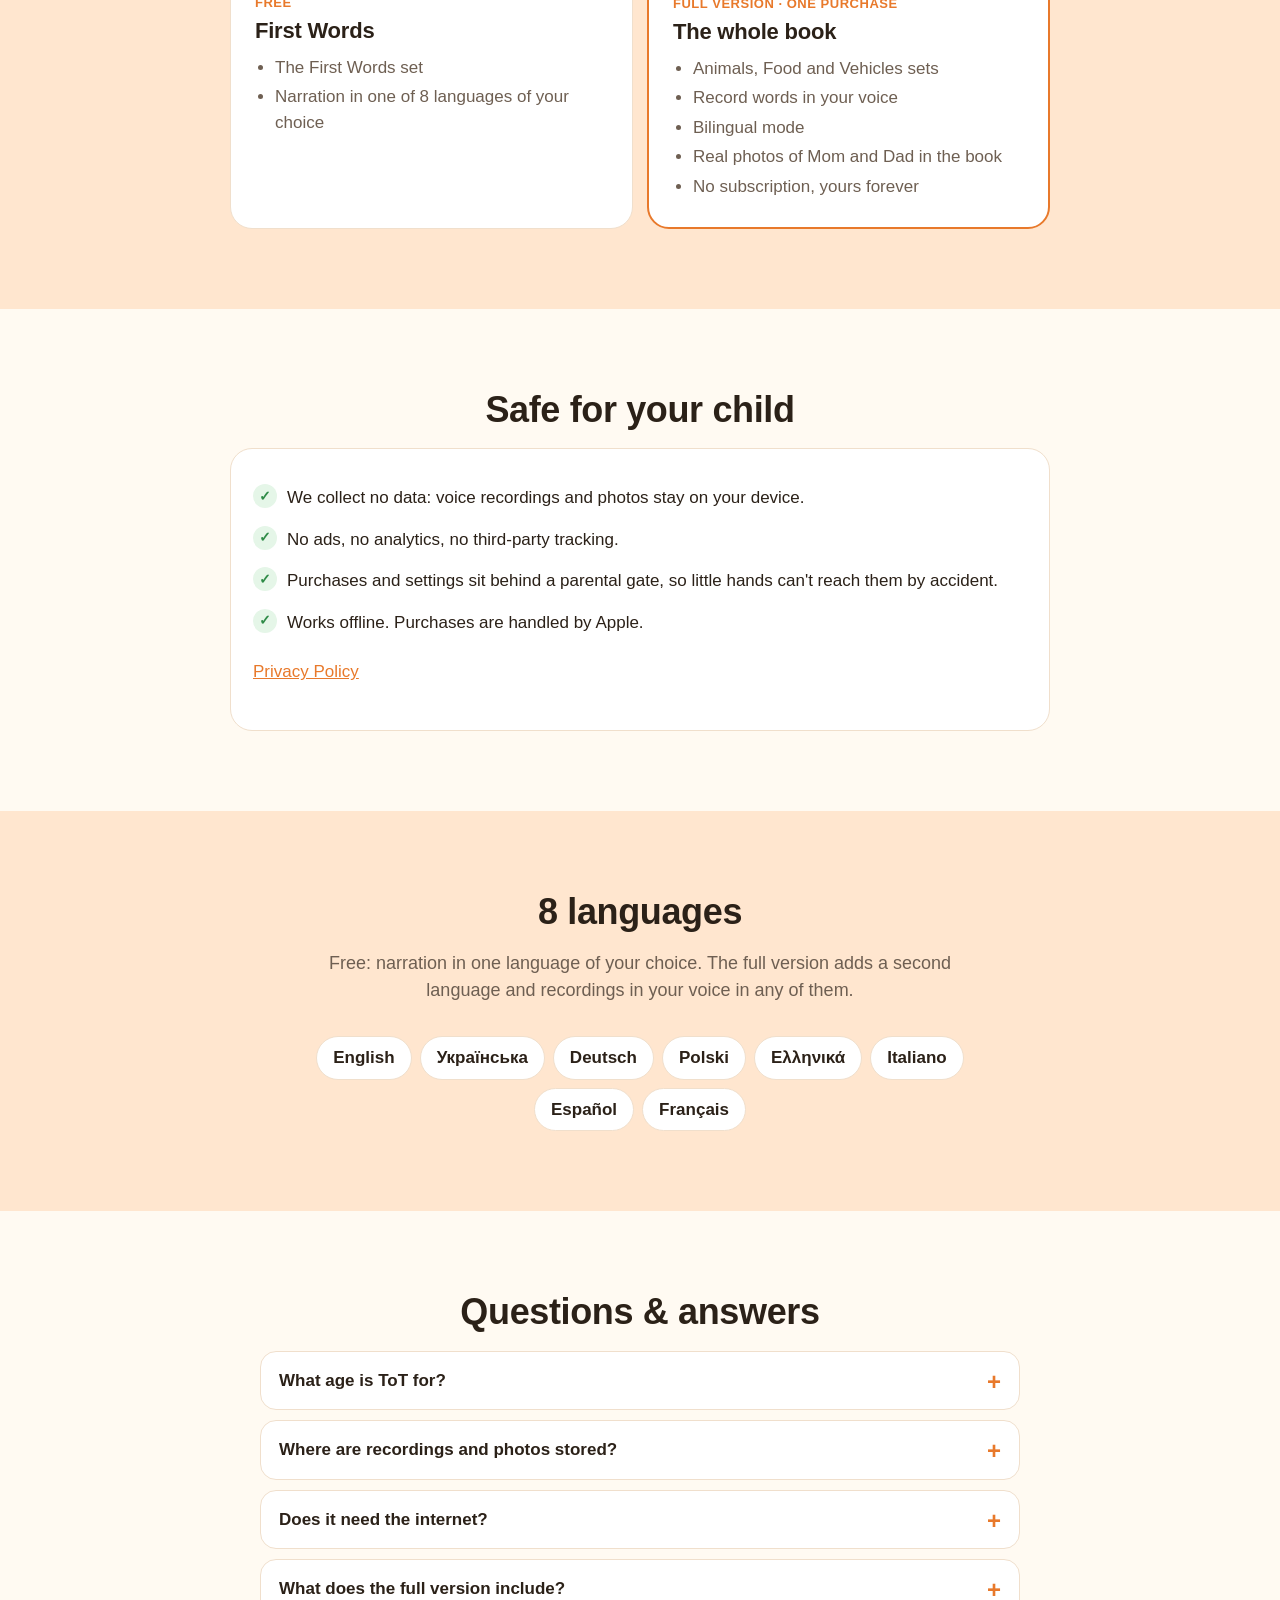
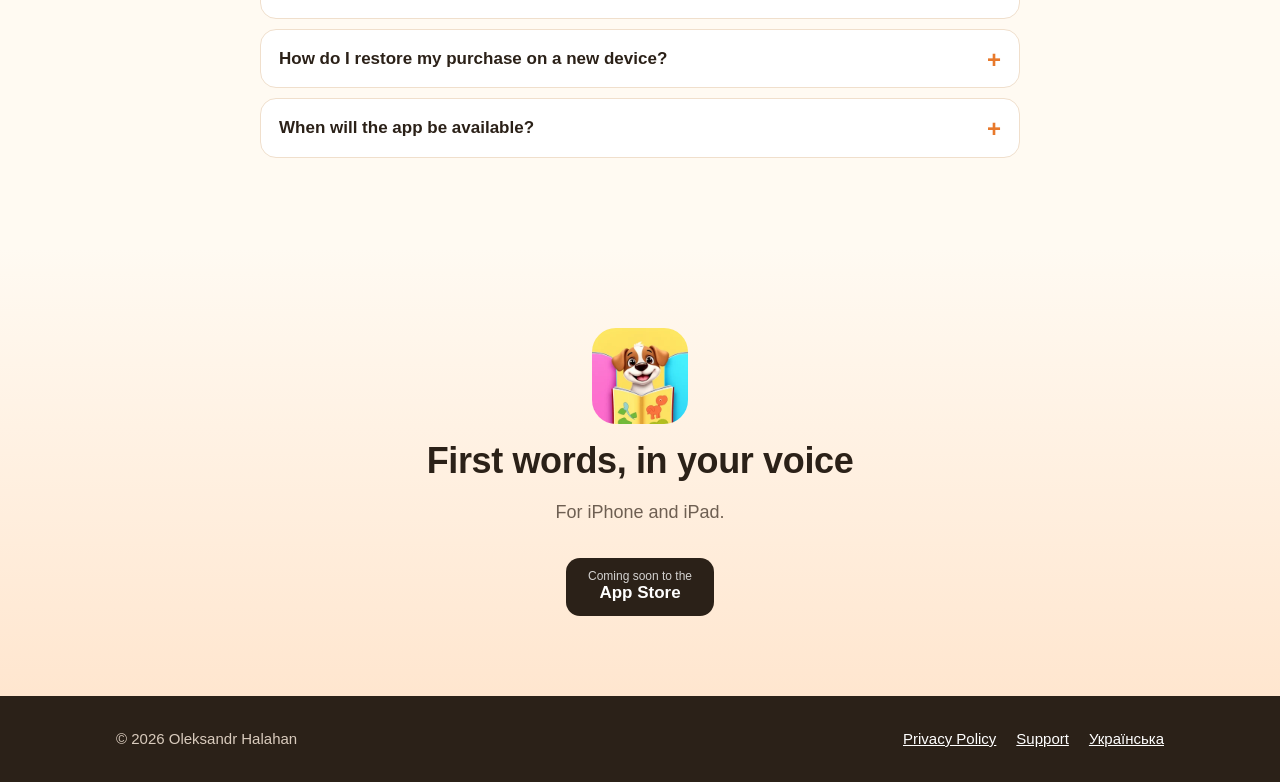
==== commit 415fe1ed: "Landing: align free/paid copy" ====
--- a/en/index.html
+++ b/en/index.html
@@ -65,7 +65,7 @@
         <div class="feature"><div class="ico">🎙</div><h3>Your voice</h3><p>Record words in your own voice, and your child hears you: Mom, Dad or Grandma.</p></div>
         <div class="feature"><div class="ico">🌍</div><h3>8 languages, bilingual mode</h3><p>Each word sounds in one language, then another. Made for families who speak more than one.</p></div>
         <div class="feature"><div class="ico">🚫</div><h3>No ads, no subscriptions</h3><p>No banners, no video ads, no monthly fees. Nothing pulls your child away.</p></div>
-        <div class="feature"><div class="ico">💛</div><h3>One purchase, forever</h3><p>The first set is free. A single one-time purchase unlocks the rest.</p></div>
+        <div class="feature"><div class="ico">💛</div><h3>One purchase, forever</h3><p>The first set and narration in one language are free. A single one-time purchase unlocks the rest.</p></div>
       </div>
     </div>
   </section>
@@ -155,7 +155,7 @@
   <section class="steps-bg">
     <div class="wrap">
       <h2>8 languages</h2>
-      <p class="lead">Pick a main and a second language. You can record your voice in any of them.</p>
+      <p class="lead">Free: narration in one language of your choice. The full version adds a second language and recordings in your voice in any of them.</p>
       <ul class="langs">
         <li>English</li><li>Українська</li><li>Deutsch</li><li>Polski</li>
         <li>Ελληνικά</li><li>Italiano</li><li>Español</li><li>Français</li>
@@ -170,7 +170,7 @@
         <details><summary>What age is ToT for?</summary><p>Little ones from 12 months. Big pictures, simple phrases and one-tap controls.</p></details>
         <details><summary>Where are recordings and photos stored?</summary><p>Only on your device. We upload nothing to any server. Deleting the app deletes the recordings too.</p></details>
         <details><summary>Does it need the internet?</summary><p>No. ToT works offline; a connection is needed only to make a purchase through the App Store.</p></details>
-        <details><summary>What does the full version include?</summary><p>The Animals, Food and Vehicles sets, plus real photos of Mom and Dad in the book. One purchase, no subscription.</p></details>
+        <details><summary>What does the full version include?</summary><p>The Animals, Food and Vehicles sets, recording words in your voice, bilingual mode and real photos of Mom and Dad in the book. One purchase, no subscription.</p></details>
         <details><summary>How do I restore my purchase on a new device?</summary><p>In the parents' section, tap “Restore purchases”. Use the same Apple ID.</p></details>
         <details><summary>When will the app be available?</summary><p>ToT is in App Store review right now. As soon as it's approved, a download button will appear here.</p></details>
       </div>
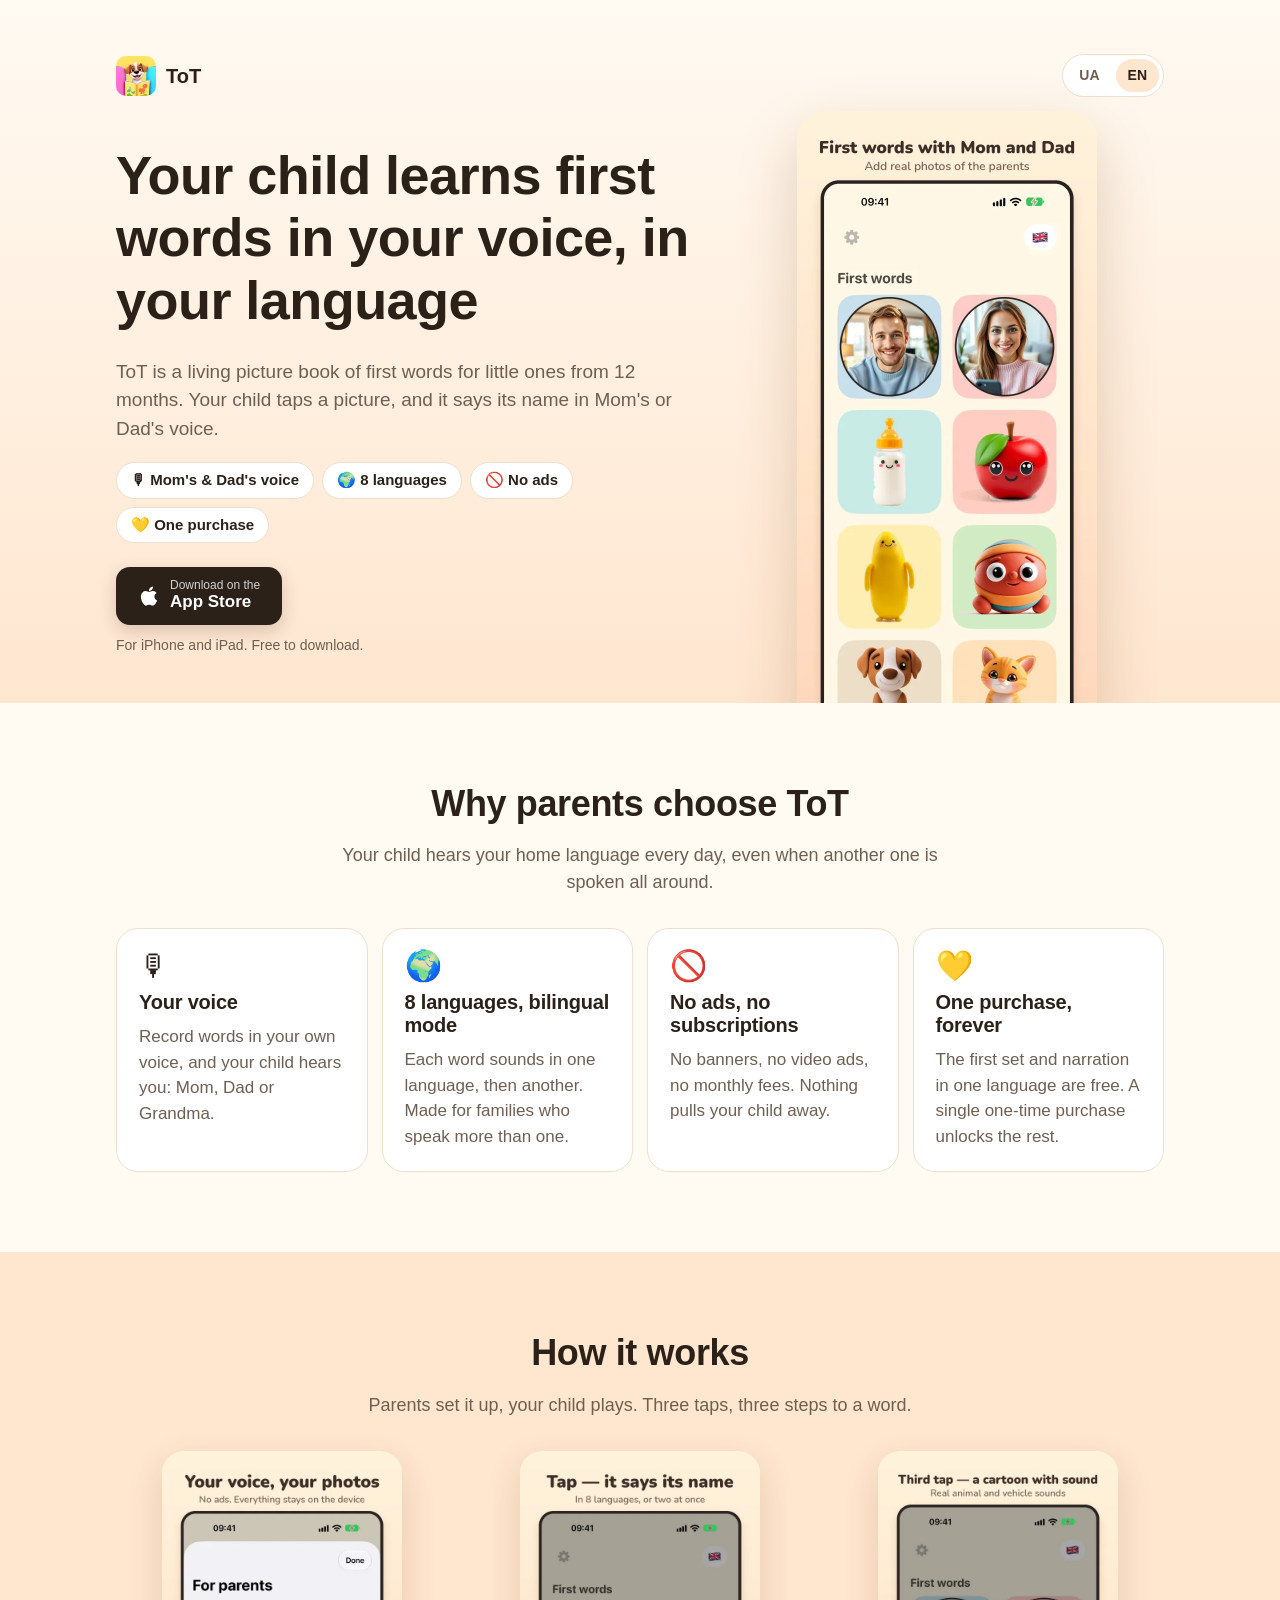
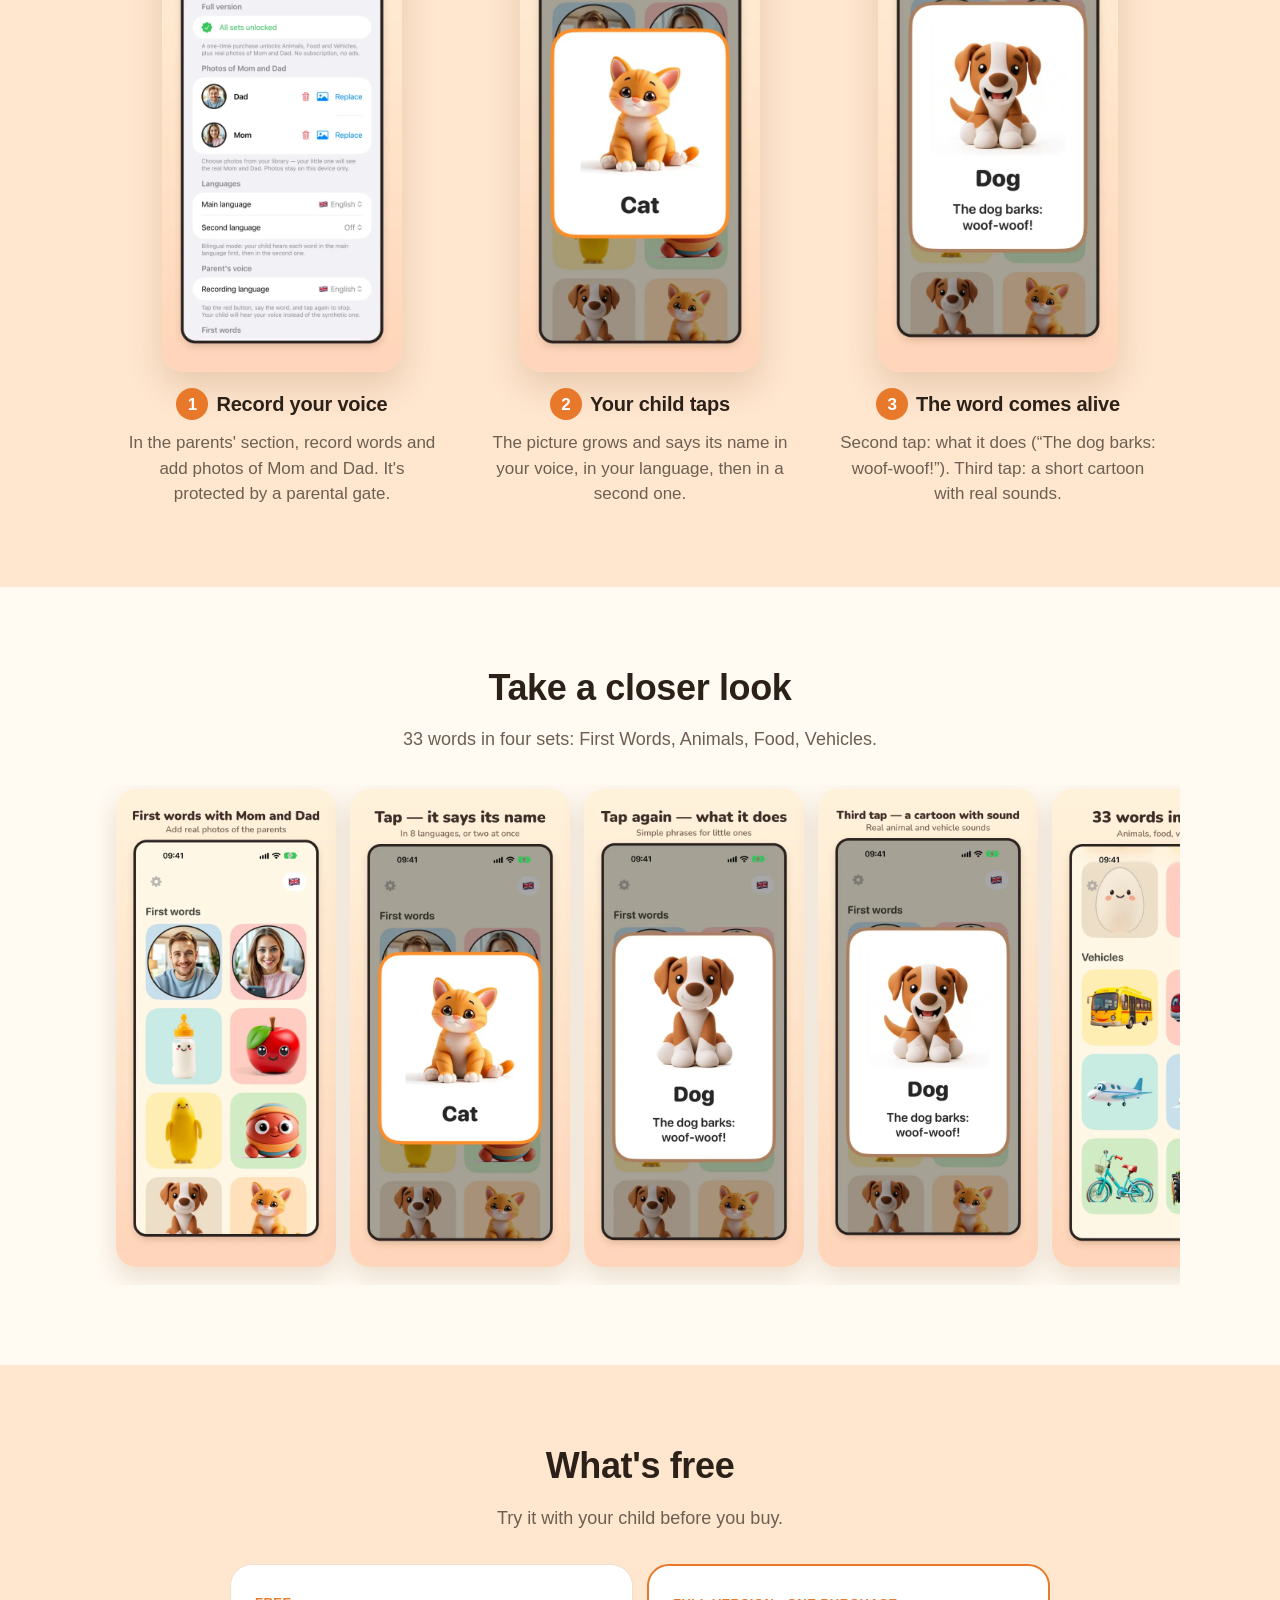
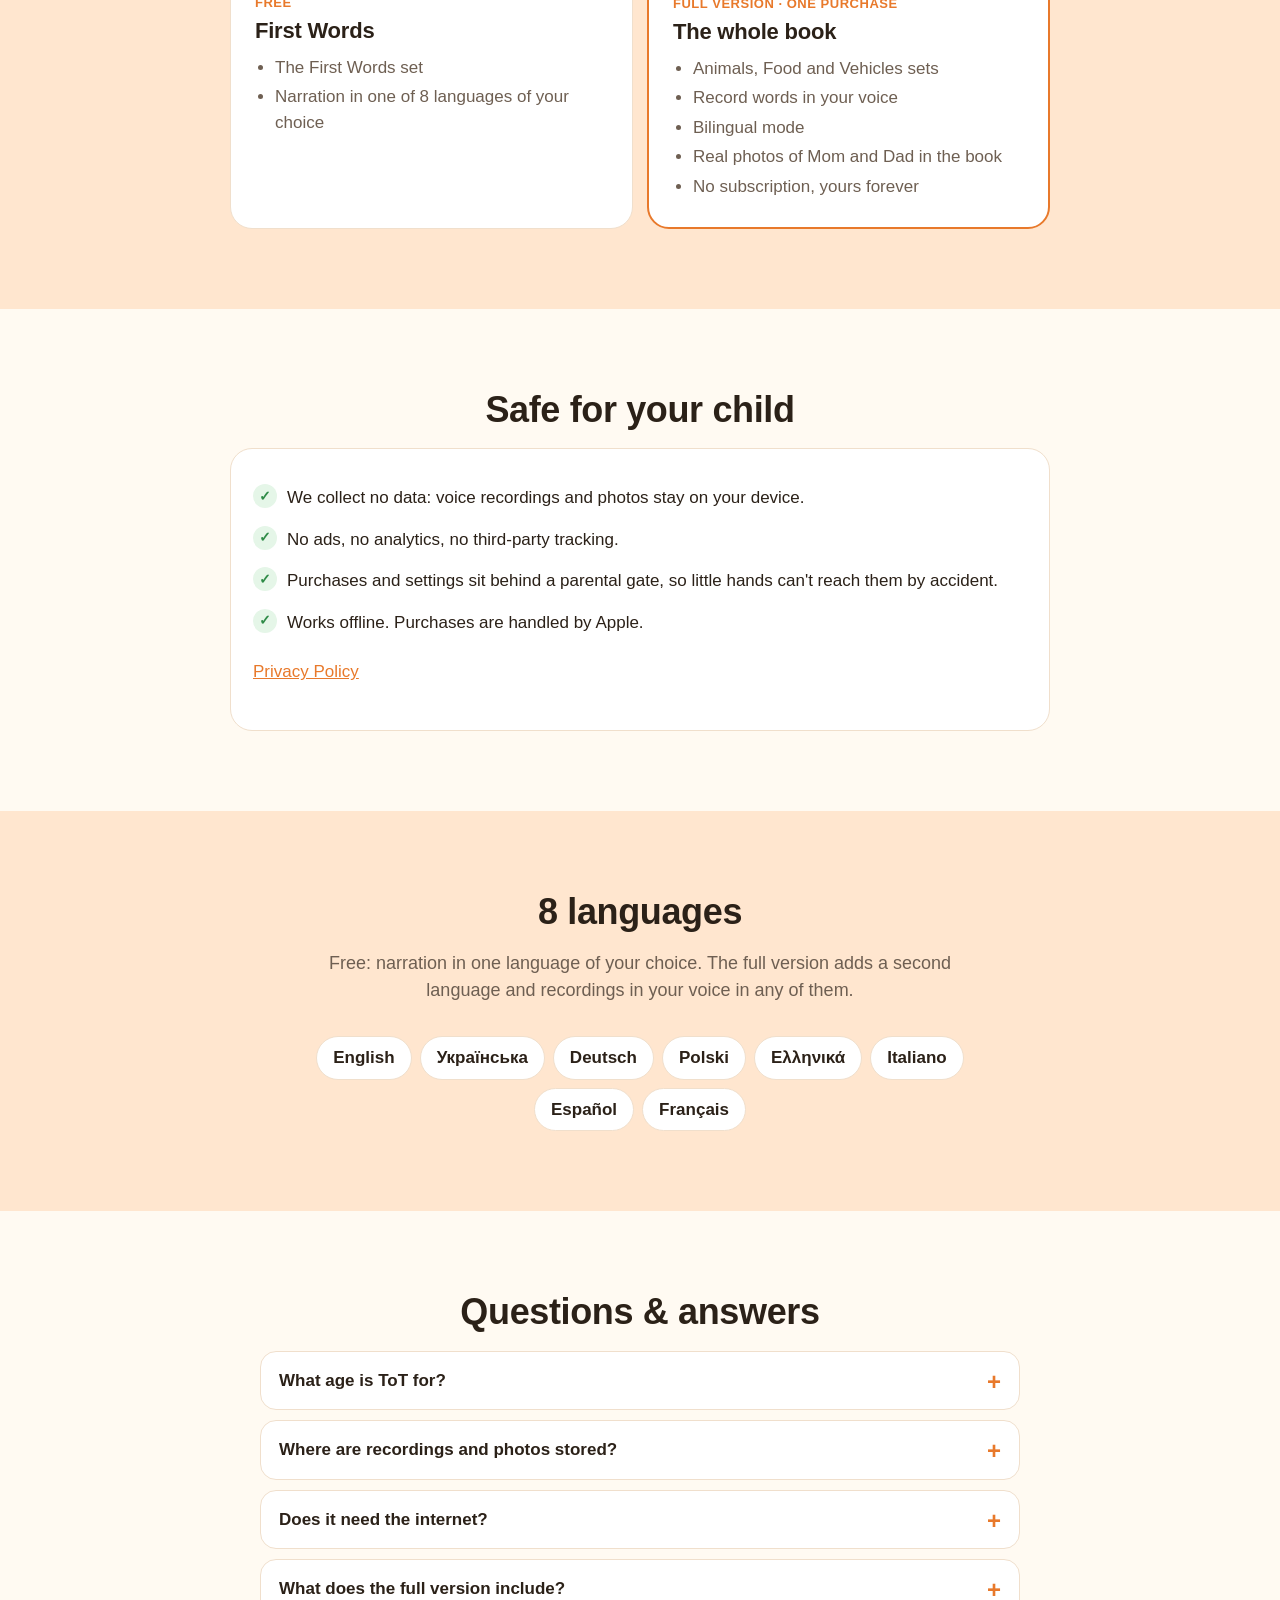
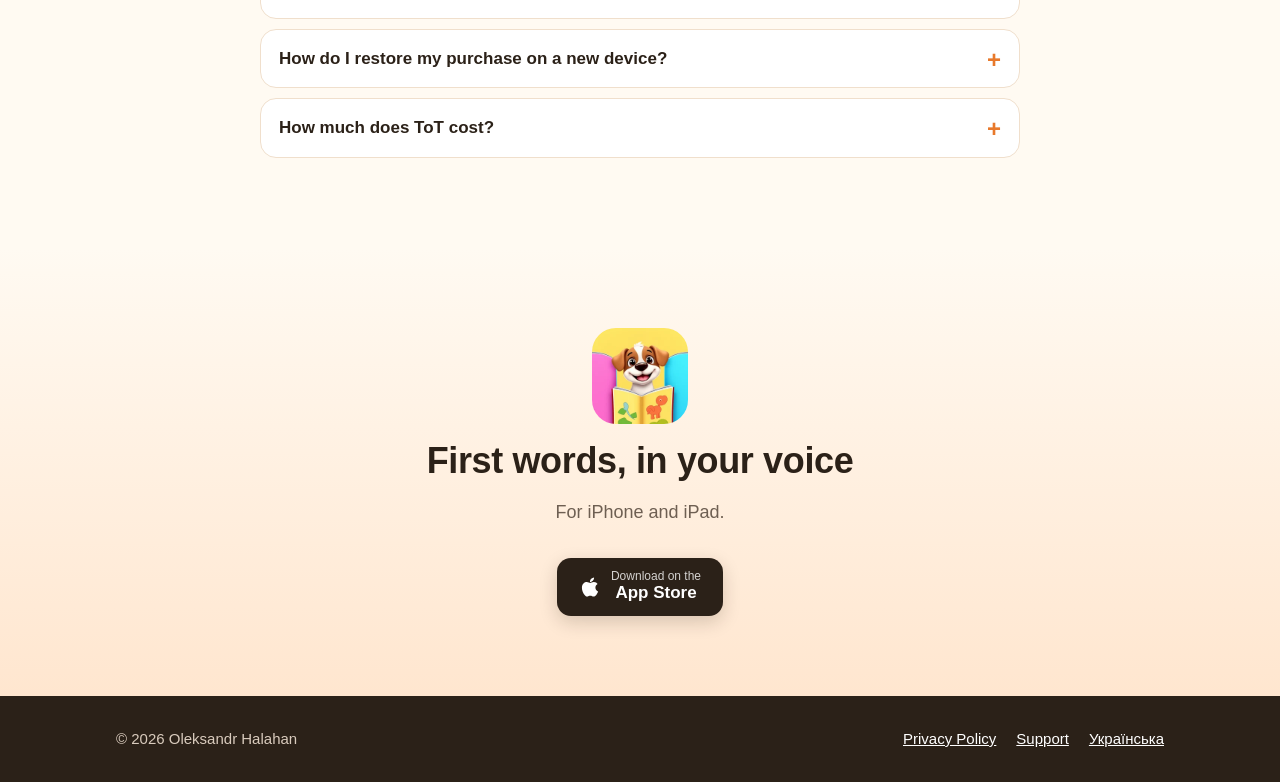
==== commit bcd5704a: "Landing: live App Store link, smart banner" ====
--- a/en/index.html
+++ b/en/index.html
@@ -9,6 +9,7 @@
 <link rel="alternate" hreflang="uk" href="https://alex195195.github.io/tot/uk/">
 <link rel="alternate" hreflang="en" href="https://alex195195.github.io/tot/en/">
 <link rel="alternate" hreflang="x-default" href="https://alex195195.github.io/tot/">
+<meta name="apple-itunes-app" content="app-id=6831556677">
 <meta name="theme-color" content="#fffaf2">
 <meta property="og:type" content="website">
 <meta property="og:locale" content="en_US">
@@ -45,9 +46,8 @@
           <li>🚫 No ads</li>
           <li>💛 One purchase</li>
         </ul>
-        <!-- APP STORE BUTTON: after approval replace the <span> with a link to the App Store -->
-        <span class="store-btn" role="note" aria-disabled="true"><span><small>Coming soon to the</small>App Store</span></span>
-        <p class="store-note">For iPhone and iPad. The app is currently in App Store review.</p>
+        <a class="store-btn" href="https://apps.apple.com/app/tot-first-words-for-babies/id6831556677" aria-label="Download ToT on the App Store"><svg class="apple" viewBox="0 0 384 512" width="22" height="22" aria-hidden="true"><path fill="currentColor" d="M318.7 268.7c-.2-36.7 16.4-64.4 50-84.8-18.8-26.9-47.2-41.7-84.7-44.6-35.5-2.8-74.3 20.7-88.5 20.7-15 0-49.4-19.7-76.4-19.7C63.3 141.2 4 184.8 4 273.5q0 39.3 14.4 81.2c12.8 36.7 59 126.7 107.2 125.2 25.2-.6 43-17.9 75.8-17.9 31.8 0 48.3 17.9 76.4 17.9 48.6-.7 90.4-82.5 102.6-119.3-65.2-30.7-61.7-90-61.7-91.9zm-56.6-164.2c27.3-32.4 24.8-61.9 24-72.5-24.1 1.4-52 16.4-67.9 34.9-17.5 19.8-27.8 44.3-25.6 71.9 26.1 2 49.9-11.4 69.5-34.3z"/></svg><span><small>Download on the</small>App Store</span></a>
+        <p class="store-note">For iPhone and iPad. Free to download.</p>
       </div>
       <div class="hero-shot">
         <img src="../assets/img/en/01_home.webp" width="600" height="1304" alt="ToT home screen: the First Words set with photos of Mom and Dad and picture cards">
@@ -172,7 +172,7 @@
         <details><summary>Does it need the internet?</summary><p>No. ToT works offline; a connection is needed only to make a purchase through the App Store.</p></details>
         <details><summary>What does the full version include?</summary><p>The Animals, Food and Vehicles sets, recording words in your voice, bilingual mode and real photos of Mom and Dad in the book. One purchase, no subscription.</p></details>
         <details><summary>How do I restore my purchase on a new device?</summary><p>In the parents' section, tap “Restore purchases”. Use the same Apple ID.</p></details>
-        <details><summary>When will the app be available?</summary><p>ToT is in App Store review right now. As soon as it's approved, a download button will appear here.</p></details>
+        <details><summary>How much does ToT cost?</summary><p>It's free to download: the First Words set and narration in one language are available right away. The full version is a single one-time in-app purchase, no subscription. You can see the current price on the <a href="https://apps.apple.com/app/tot-first-words-for-babies/id6831556677">App Store</a>.</p></details>
       </div>
     </div>
   </section>
@@ -182,8 +182,7 @@
       <img src="../assets/img/logo.webp" width="96" height="96" alt="ToT logo" loading="lazy">
       <h2>First words, in your voice</h2>
       <p class="lead">For iPhone and iPad.</p>
-      <!-- APP STORE BUTTON: after approval replace the <span> with a link to the App Store -->
-      <span class="store-btn" role="note" aria-disabled="true"><span><small>Coming soon to the</small>App Store</span></span>
+      <a class="store-btn" href="https://apps.apple.com/app/tot-first-words-for-babies/id6831556677" aria-label="Download ToT on the App Store"><svg class="apple" viewBox="0 0 384 512" width="22" height="22" aria-hidden="true"><path fill="currentColor" d="M318.7 268.7c-.2-36.7 16.4-64.4 50-84.8-18.8-26.9-47.2-41.7-84.7-44.6-35.5-2.8-74.3 20.7-88.5 20.7-15 0-49.4-19.7-76.4-19.7C63.3 141.2 4 184.8 4 273.5q0 39.3 14.4 81.2c12.8 36.7 59 126.7 107.2 125.2 25.2-.6 43-17.9 75.8-17.9 31.8 0 48.3 17.9 76.4 17.9 48.6-.7 90.4-82.5 102.6-119.3-65.2-30.7-61.7-90-61.7-91.9zm-56.6-164.2c27.3-32.4 24.8-61.9 24-72.5-24.1 1.4-52 16.4-67.9 34.9-17.5 19.8-27.8 44.3-25.6 71.9 26.1 2 49.9-11.4 69.5-34.3z"/></svg><span><small>Download on the</small>App Store</span></a>
     </div>
   </section>
 </main>
--- a/assets/style.css
+++ b/assets/style.css
@@ -50,7 +50,10 @@
   border-radius: 14px; padding: 12px 22px; font-weight: 700; font-size: 17px; min-height: 52px; }
 .store-btn small { display: block; font-weight: 500; font-size: 12px; opacity: .8; line-height: 1.1; }
 .store-btn span { line-height: 1.2; }
-.store-btn[aria-disabled="true"] { cursor: default; }
+.store-btn .apple { flex: 0 0 auto; }
+a.store-btn { transition: transform .15s ease, box-shadow .15s ease; box-shadow: 0 6px 18px rgba(40, 25, 10, .18); }
+a.store-btn:hover { transform: translateY(-2px); box-shadow: 0 10px 24px rgba(40, 25, 10, .24); }
+a.store-btn:focus-visible { outline: 3px solid var(--accent); outline-offset: 3px; }
 .store-note { color: var(--muted); font-size: 14px; margin-top: 10px; }
 
 /* Features */
